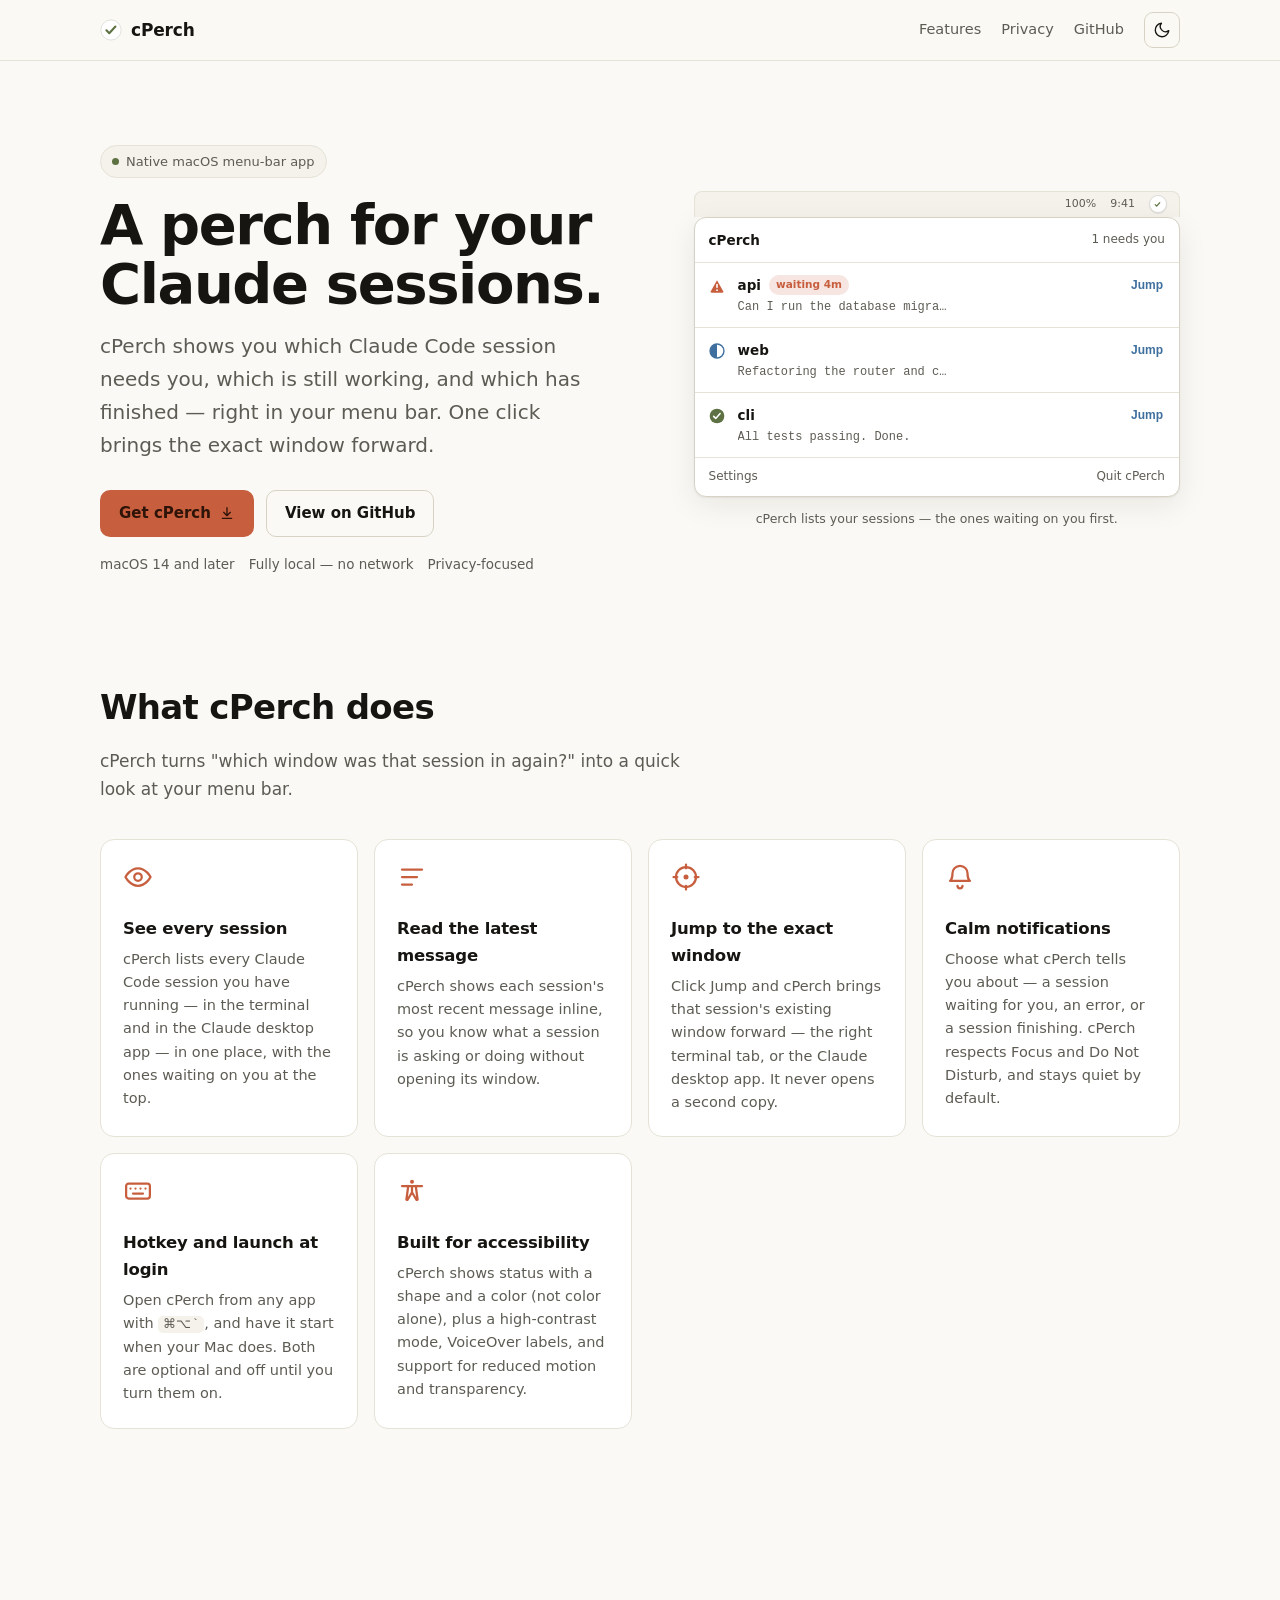
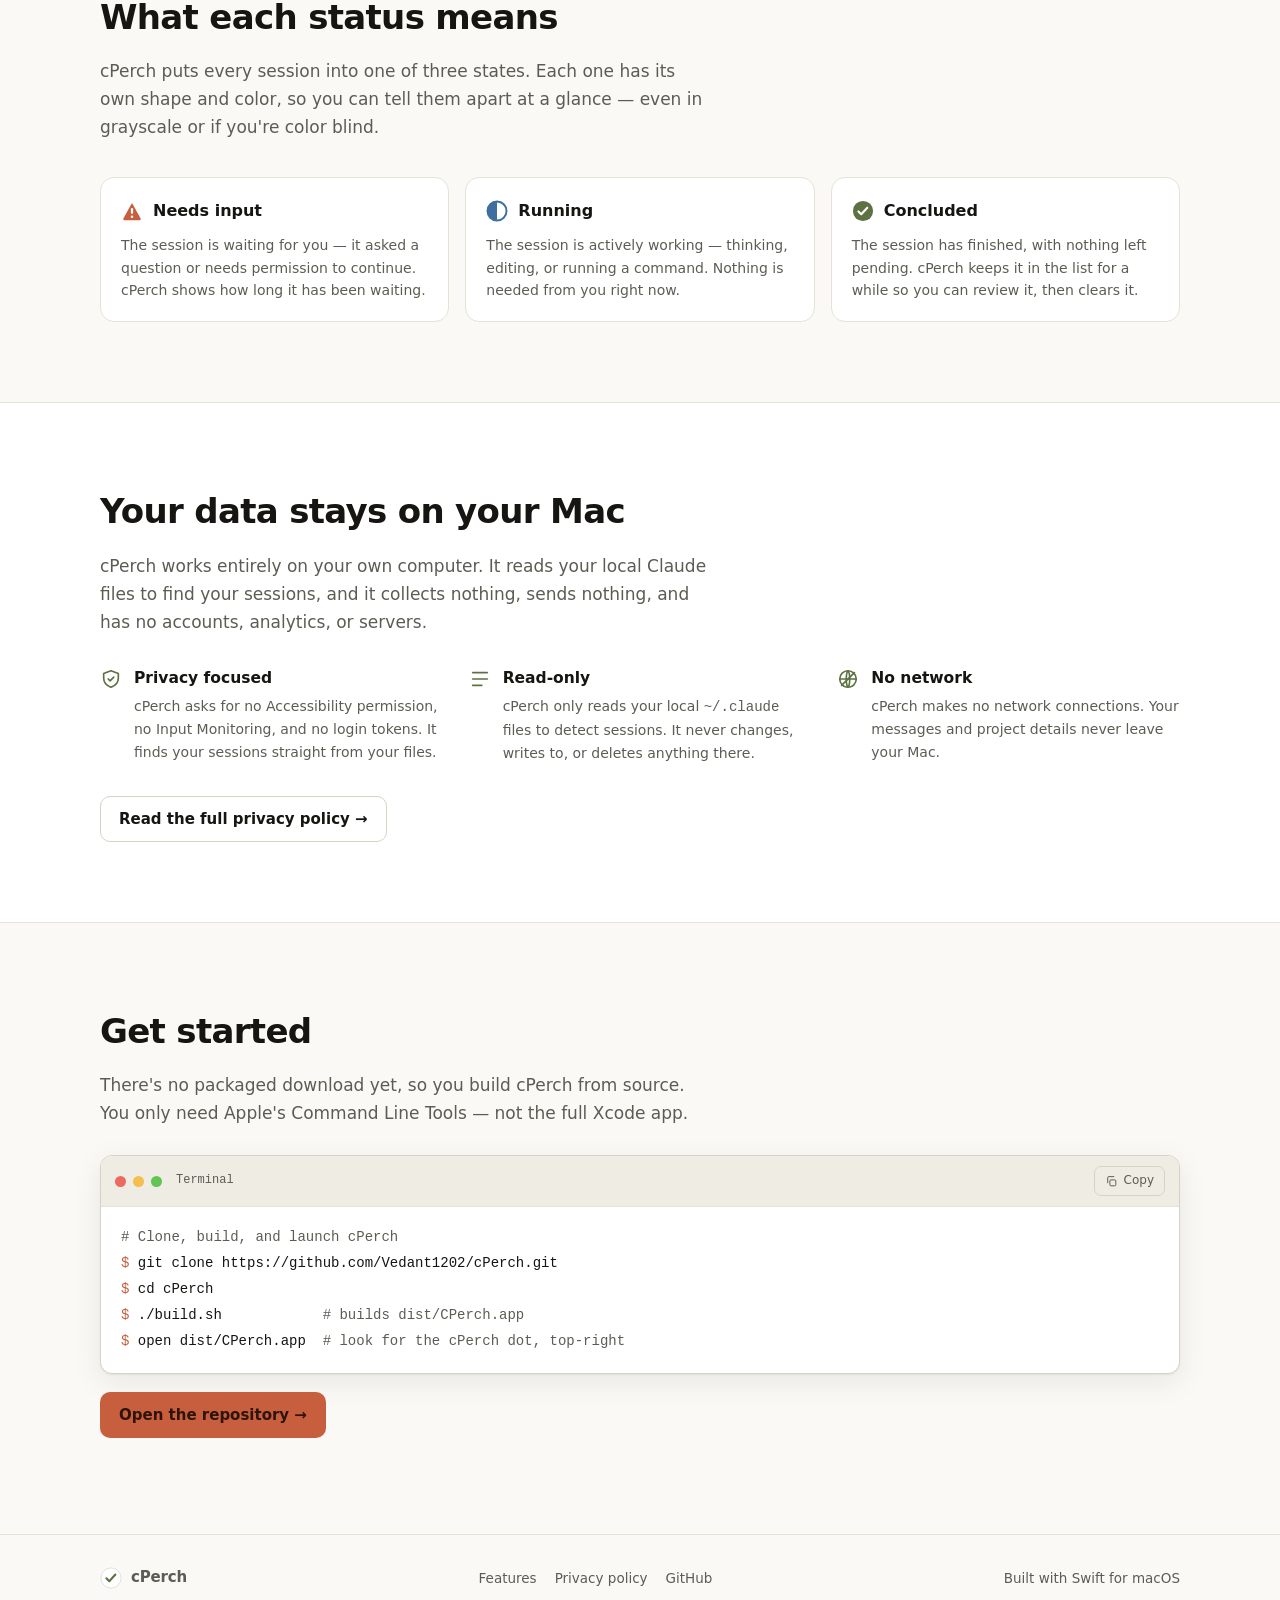
==== site/index.html @ 2c316241 "docs: use "privacy-focused" wording in README + site Per the CLAUDE.md convention, replace the absen" ====
<!doctype html>
<html lang="en">
<head>
<meta charset="utf-8">
<meta name="viewport" content="width=device-width, initial-scale=1">
<meta name="color-scheme" content="light dark">
<script>
  /* Apply a pinned theme before paint to avoid a flash. CSS defaults to the system theme. */
  (function () {
    try {
      var t = localStorage.getItem("cperch-theme");
      if (t === "light" || t === "dark") {
        document.documentElement.setAttribute("data-theme", t);
        var m = document.querySelector('meta[name="color-scheme"]');
        if (m) m.content = t;
      }
    } catch (e) {}
  })();
</script>
<title>cPerch — a perch for your Claude sessions</title>
<meta name="description" content="cPerch is a native macOS menu-bar app that shows your running Claude Code sessions across terminals and the Claude desktop app. Fully local, no network, privacy-focused.">
<meta property="og:type" content="website">
<meta property="og:title" content="cPerch — a perch for your Claude sessions">
<meta property="og:description" content="See which Claude Code session needs you, which is working, and which has finished — at a glance in your menu bar. Fully local and private.">
<meta property="og:url" content="https://vedant1202.github.io/cPerch/">
<link rel="stylesheet" href="styles.css">
<script src="theme.js" defer></script>
</head>
<body>
<a class="skip" href="#main">Skip to content</a>

<header class="site">
  <div class="wrap">
    <a class="brand" href="./">
      <svg class="mark" viewBox="0 0 24 24" fill="none" aria-hidden="true"><circle cx="12" cy="12" r="11" fill="#fff" stroke="rgba(0,0,0,.12)"/><path d="M7 12.4l3.1 3.1 6.7-7.3" stroke="#5d7142" stroke-width="2.3" stroke-linecap="round" stroke-linejoin="round"/></svg>
      cPerch
    </a>
    <nav class="top" aria-label="Primary">
      <a class="hide-sm" href="#features">Features</a>
      <a class="hide-sm" href="#privacy">Privacy</a>
      <a href="https://github.com/Vedant1202/cPerch">GitHub</a>
      <button id="theme-toggle" class="theme-toggle" type="button" aria-label="Switch theme">
        <svg class="i-moon" viewBox="0 0 24 24" fill="none" aria-hidden="true"><path d="M21 12.8A9 9 0 1 1 11.2 3a7 7 0 0 0 9.8 9.8z" stroke="currentColor" stroke-width="1.8" stroke-linejoin="round"/></svg>
        <svg class="i-sun" viewBox="0 0 24 24" fill="none" aria-hidden="true"><circle cx="12" cy="12" r="4.2" stroke="currentColor" stroke-width="1.8"/><path d="M12 2v2.5M12 19.5V22M2 12h2.5M19.5 12H22M4.9 4.9l1.8 1.8M17.3 17.3l1.8 1.8M19.1 4.9l-1.8 1.8M6.7 17.3l-1.8 1.8" stroke="currentColor" stroke-width="1.8" stroke-linecap="round"/></svg>
      </button>
    </nav>
  </div>
</header>

<main id="main">
  <!-- HERO -->
  <section class="hero">
    <div class="wrap grid">
      <div>
        <span class="eyebrow"><span class="dot"></span> Native macOS menu-bar app</span>
        <h1>A perch for your Claude sessions.</h1>
        <p class="lede">cPerch shows you which Claude Code session needs you, which is still working, and which has finished — right in your menu bar. One click brings the exact window forward.</p>
        <div class="cta">
          <a class="btn btn-primary" href="https://github.com/Vedant1202/cPerch#install">
            Get cPerch
            <svg width="16" height="16" viewBox="0 0 24 24" fill="none" aria-hidden="true"><path d="M12 4v12m0 0l-5-5m5 5l5-5M5 20h14" stroke="currentColor" stroke-width="2" stroke-linecap="round" stroke-linejoin="round"/></svg>
          </a>
          <a class="btn btn-ghost" href="https://github.com/Vedant1202/cPerch">View on GitHub</a>
        </div>
        <div class="subnote">
          <span>macOS 14 and later</span>
          <span>Fully local — no network</span>
          <span>Privacy-focused</span>
        </div>
      </div>

      <figure class="mock">
        <div class="menubar" aria-hidden="true">
          <span class="mb-item">100%</span>
          <span class="mb-item">9:41</span>
          <span class="plate" title="cPerch">
            <svg width="11" height="11" viewBox="0 0 24 24" fill="none"><path d="M7 12.4l3.1 3.1 6.7-7.3" stroke="#5d7142" stroke-width="2.6" stroke-linecap="round" stroke-linejoin="round"/></svg>
          </span>
        </div>
        <div class="preview-card" role="img" aria-label="cPerch showing three Claude sessions. The 'api' session needs input and has been waiting four minutes. The 'web' session is running. The 'cli' session has finished. Each has a Jump button.">
          <div class="pc-head"><span class="title">cPerch</span><span class="summary">1 needs you</span></div>

          <div class="row">
            <span class="ind" aria-hidden="true"><svg width="16" height="16" viewBox="0 0 24 24"><path d="M12 3.4L21.3 20a1.5 1.5 0 01-1.3 2.2H4a1.5 1.5 0 01-1.3-2.2z" fill="#c75f3f"/><rect x="10.8" y="8.8" width="2.4" height="6.4" rx="1.2" fill="#fff"/><circle cx="12" cy="18.3" r="1.35" fill="#fff"/></svg></span>
            <div>
              <div class="name">api <span class="wait">waiting 4m</span></div>
              <div class="preview">Can I run the database migration?</div>
            </div>
            <button class="jump" tabindex="-1">Jump</button>
          </div>

          <div class="row">
            <span class="ind" aria-hidden="true"><svg width="16" height="16" viewBox="0 0 24 24"><circle cx="12" cy="12" r="10.4" fill="none" stroke="#3f6f9e" stroke-width="2.1"/><path d="M12 1.6A10.4 10.4 0 0012 22.4z" fill="#3f6f9e"/></svg></span>
            <div>
              <div class="name">web</div>
              <div class="preview">Refactoring the router and call sites…</div>
            </div>
            <button class="jump" tabindex="-1">Jump</button>
          </div>

          <div class="row">
            <span class="ind" aria-hidden="true"><svg width="16" height="16" viewBox="0 0 24 24"><circle cx="12" cy="12" r="11" fill="#5d7142"/><path d="M7 12.5l3.1 3.1 6.6-7.2" fill="none" stroke="#fff" stroke-width="2.3" stroke-linecap="round" stroke-linejoin="round"/></svg></span>
            <div>
              <div class="name">cli</div>
              <div class="preview">All tests passing. Done.</div>
            </div>
            <button class="jump" tabindex="-1">Jump</button>
          </div>

          <div class="pc-foot" aria-hidden="true"><span>Settings</span><span>Quit cPerch</span></div>
        </div>
        <figcaption>cPerch lists your sessions — the ones waiting on you first.</figcaption>
      </figure>
    </div>
  </section>

  <!-- FEATURES -->
  <section id="features">
    <div class="wrap">
      <div class="sec-head">
        <h2>What cPerch does</h2>
        <p>cPerch turns "which window was that session in again?" into a quick look at your menu bar.</p>
      </div>
      <div class="features">
        <article class="card">
          <svg class="ico" viewBox="0 0 24 24" fill="none" aria-hidden="true"><path d="M2 12s3.5-7 10-7 10 7 10 7-3.5 7-10 7-10-7-10-7z" stroke="currentColor" stroke-width="1.8"/><circle cx="12" cy="12" r="3" stroke="currentColor" stroke-width="1.8"/></svg>
          <h3>See every session</h3>
          <p>cPerch lists every Claude Code session you have running — in the terminal and in the Claude desktop app — in one place, with the ones waiting on you at the top.</p>
        </article>
        <article class="card">
          <svg class="ico" viewBox="0 0 24 24" fill="none" aria-hidden="true"><path d="M4 6h16M4 12h12M4 18h8" stroke="currentColor" stroke-width="1.8" stroke-linecap="round"/></svg>
          <h3>Read the latest message</h3>
          <p>cPerch shows each session's most recent message inline, so you know what a session is asking or doing without opening its window.</p>
        </article>
        <article class="card">
          <svg class="ico" viewBox="0 0 24 24" fill="none" aria-hidden="true"><circle cx="12" cy="12" r="8" stroke="currentColor" stroke-width="1.8"/><path d="M12 2v3M12 19v3M2 12h3M19 12h3" stroke="currentColor" stroke-width="1.8" stroke-linecap="round"/><circle cx="12" cy="12" r="2" fill="currentColor"/></svg>
          <h3>Jump to the exact window</h3>
          <p>Click Jump and cPerch brings that session's existing window forward — the right terminal tab, or the Claude desktop app. It never opens a second copy.</p>
        </article>
        <article class="card">
          <svg class="ico" viewBox="0 0 24 24" fill="none" aria-hidden="true"><path d="M6 9a6 6 0 0112 0c0 5 2 6 2 6H4s2-1 2-6z" stroke="currentColor" stroke-width="1.8" stroke-linejoin="round"/><path d="M10 19a2 2 0 004 0" stroke="currentColor" stroke-width="1.8" stroke-linecap="round"/></svg>
          <h3>Calm notifications</h3>
          <p>Choose what cPerch tells you about — a session waiting for you, an error, or a session finishing. cPerch respects Focus and Do Not Disturb, and stays quiet by default.</p>
        </article>
        <article class="card">
          <svg class="ico" viewBox="0 0 24 24" fill="none" aria-hidden="true"><rect x="2.5" y="6" width="19" height="12" rx="2" stroke="currentColor" stroke-width="1.8"/><path d="M6 10h.01M10 10h.01M14 10h.01M18 10h.01M8 14h8" stroke="currentColor" stroke-width="1.8" stroke-linecap="round"/></svg>
          <h3>Hotkey and launch at login</h3>
          <p>Open cPerch from any app with <code>⌘⌥`</code>, and have it start when your Mac does. Both are optional and off until you turn them on.</p>
        </article>
        <article class="card">
          <svg class="ico" viewBox="0 0 24 24" fill="none" aria-hidden="true"><circle cx="12" cy="4.5" r="1.6" fill="currentColor"/><path d="M4 8h16M9 8l-1.5 11M15 8l1.5 11M12 8v5m0 0l-3.5 6m3.5-6l3.5 6" stroke="currentColor" stroke-width="1.8" stroke-linecap="round" stroke-linejoin="round"/></svg>
          <h3>Built for accessibility</h3>
          <p>cPerch shows status with a shape and a color (not color alone), plus a high-contrast mode, VoiceOver labels, and support for reduced motion and transparency.</p>
        </article>
      </div>
    </div>
  </section>

  <!-- STATUS STATES -->
  <section id="states">
    <div class="wrap">
      <div class="sec-head">
        <h2>What each status means</h2>
        <p>cPerch puts every session into one of three states. Each one has its own shape and color, so you can tell them apart at a glance — even in grayscale or if you're color blind.</p>
      </div>
      <div class="states">
        <div class="state">
          <div class="top">
            <svg viewBox="0 0 24 24" aria-hidden="true"><path d="M12 3.4L21.3 20a1.5 1.5 0 01-1.3 2.2H4a1.5 1.5 0 01-1.3-2.2z" fill="#c75f3f"/><rect x="10.8" y="8.8" width="2.4" height="6.4" rx="1.2" fill="#fff"/><circle cx="12" cy="18.3" r="1.35" fill="#fff"/></svg>
            <span class="lt">Needs input</span>
          </div>
          <p>The session is waiting for you — it asked a question or needs permission to continue. cPerch shows how long it has been waiting.</p>
        </div>
        <div class="state">
          <div class="top">
            <svg viewBox="0 0 24 24" aria-hidden="true"><circle cx="12" cy="12" r="10.4" fill="none" stroke="#3f6f9e" stroke-width="2.1"/><path d="M12 1.6A10.4 10.4 0 0012 22.4z" fill="#3f6f9e"/></svg>
            <span class="lt">Running</span>
          </div>
          <p>The session is actively working — thinking, editing, or running a command. Nothing is needed from you right now.</p>
        </div>
        <div class="state">
          <div class="top">
            <svg viewBox="0 0 24 24" aria-hidden="true"><circle cx="12" cy="12" r="11" fill="#5d7142"/><path d="M7 12.5l3.1 3.1 6.6-7.2" fill="none" stroke="#fff" stroke-width="2.3" stroke-linecap="round" stroke-linejoin="round"/></svg>
            <span class="lt">Concluded</span>
          </div>
          <p>The session has finished, with nothing left pending. cPerch keeps it in the list for a while so you can review it, then clears it.</p>
        </div>
      </div>
    </div>
  </section>

  <!-- PRIVACY -->
  <section id="privacy" class="band">
    <div class="wrap">
      <div class="sec-head">
        <h2>Your data stays on your Mac</h2>
        <p>cPerch works entirely on your own computer. It reads your local Claude files to find your sessions, and it collects nothing, sends nothing, and has no accounts, analytics, or servers.</p>
      </div>
      <div class="row2">
        <div class="item"><svg viewBox="0 0 24 24" fill="none" aria-hidden="true"><path d="M12 3l8 3v5c0 5-3.5 8.5-8 10-4.5-1.5-8-5-8-10V6z" stroke="currentColor" stroke-width="1.8" stroke-linejoin="round"/><path d="M9 12l2 2 4-4" stroke="currentColor" stroke-width="1.8" stroke-linecap="round" stroke-linejoin="round"/></svg><div><h3>Privacy focused</h3><p>cPerch asks for no Accessibility permission, no Input Monitoring, and no login tokens. It finds your sessions straight from your files.</p></div></div>
        <div class="item"><svg viewBox="0 0 24 24" fill="none" aria-hidden="true"><path d="M4 5h16M4 12h16M4 19h10" stroke="currentColor" stroke-width="1.8" stroke-linecap="round"/></svg><div><h3>Read-only</h3><p>cPerch only reads your local <code>~/.claude</code> files to detect sessions. It never changes, writes to, or deletes anything there.</p></div></div>
        <div class="item"><svg viewBox="0 0 24 24" fill="none" aria-hidden="true"><circle cx="12" cy="12" r="9" stroke="currentColor" stroke-width="1.8"/><path d="M3 12h18M12 3c2.5 2.7 2.5 15.3 0 18M12 3c-2.5 2.7-2.5 15.3 0 18" stroke="currentColor" stroke-width="1.8"/><path d="M5 19L19 5" stroke="currentColor" stroke-width="1.8" stroke-linecap="round"/></svg><div><h3>No network</h3><p>cPerch makes no network connections. Your messages and project details never leave your Mac.</p></div></div>
      </div>
      <div class="more">
        <a class="btn btn-ghost" href="privacy.html">Read the full privacy policy →</a>
      </div>
    </div>
  </section>

  <!-- GET STARTED -->
  <section id="get-started">
    <div class="wrap">
      <div class="sec-head"><h2>Get started</h2><p>There's no packaged download yet, so you build cPerch from source. You only need Apple's Command Line Tools — not the full Xcode app.</p></div>
      <div class="terminal" style="margin-top:28px">
        <div class="bar">
          <span class="tl" aria-hidden="true"><i class="r"></i><i class="y"></i><i class="g"></i></span>
          <span class="ttl">Terminal</span>
          <button class="copy" type="button" data-copy-target="#install-cmds" aria-label="Copy the commands">
            <svg width="13" height="13" viewBox="0 0 24 24" fill="none" aria-hidden="true"><rect x="9" y="9" width="11" height="11" rx="2" stroke="currentColor" stroke-width="1.8"/><path d="M5 15V5a2 2 0 012-2h10" stroke="currentColor" stroke-width="1.8"/></svg>
            <span class="copy-label">Copy</span>
          </button>
        </div>
        <pre id="install-cmds" data-copy="git clone https://github.com/Vedant1202/cPerch.git
cd cPerch
./build.sh
open dist/CPerch.app"><span class="c"># Clone, build, and launch cPerch</span>
<span class="p">$</span> git clone https://github.com/Vedant1202/cPerch.git
<span class="p">$</span> cd cPerch
<span class="p">$</span> ./build.sh            <span class="c"># builds dist/CPerch.app</span>
<span class="p">$</span> open dist/CPerch.app  <span class="c"># look for the cPerch dot, top-right</span></pre>
      </div>
      <p style="margin-top:18px"><a class="btn btn-primary" href="https://github.com/Vedant1202/cPerch">Open the repository →</a></p>
    </div>
  </section>
</main>

<footer class="site">
  <div class="wrap">
    <a class="brand" href="./" style="font-size:15px"><svg class="mark" width="18" height="18" viewBox="0 0 24 24" fill="none" aria-hidden="true"><circle cx="12" cy="12" r="11" fill="#fff" stroke="rgba(0,0,0,.12)"/><path d="M7 12.4l3.1 3.1 6.7-7.3" stroke="#5d7142" stroke-width="2.3" stroke-linecap="round" stroke-linejoin="round"/></svg> cPerch</a>
    <nav aria-label="Footer">
      <a href="#features">Features</a>
      <a href="privacy.html">Privacy policy</a>
      <a href="https://github.com/Vedant1202/cPerch">GitHub</a>
    </nav>
    <span>Built with Swift for macOS</span>
  </div>
</footer>
</body>
</html>
---- site/styles.css ----
/* cPerch site — shared styles + theme system (used by index.html and privacy.html) */

:root {
  color-scheme: light dark;
  /* Light theme (default) */
  --bg: #faf9f5;
  --surface: #ffffff;
  --surface-2: #f4f2ea;
  --text: #161512;
  --muted: #5d5c54;
  --border: #e5e2d6;
  --border-strong: #d7d3c4;
  --orange: #c75f3f;
  --blue: #3f6f9e;
  --green: #5d7142;
  --accent: #c75f3f;
  --accent-ink: #2e1408;
  --term-bar: #efece3;
  --shadow: 0 1px 2px rgba(20,20,19,.06), 0 8px 30px rgba(20,20,19,.08);
  --radius: 14px;
}

/* Dark theme — applied when the system prefers dark (and the user hasn't pinned a theme),
   or when the user explicitly chooses dark. */
@media (prefers-color-scheme: dark) {
  :root:not([data-theme]) {
    --bg: #161512; --surface: #201e1b; --surface-2: #262320; --text: #f6f4ee; --muted: #a9a79c;
    --border: #322f2a; --border-strong: #423e38;
    --orange: #df8b70; --blue: #77a4d1; --green: #96a581; --accent: #df8b70; --accent-ink: #2a1206;
    --term-bar: #262320;
    --shadow: 0 1px 2px rgba(0,0,0,.3), 0 12px 40px rgba(0,0,0,.45);
    color-scheme: dark;
  }
}
:root[data-theme="dark"] {
  --bg: #161512; --surface: #201e1b; --surface-2: #262320; --text: #f6f4ee; --muted: #a9a79c;
  --border: #322f2a; --border-strong: #423e38;
  --orange: #df8b70; --blue: #77a4d1; --green: #96a581; --accent: #df8b70; --accent-ink: #2a1206;
  --term-bar: #262320;
  --shadow: 0 1px 2px rgba(0,0,0,.3), 0 12px 40px rgba(0,0,0,.45);
  color-scheme: dark;
}
:root[data-theme="light"] { color-scheme: light; }

* { box-sizing: border-box; }
html { scroll-behavior: smooth; }
@media (prefers-reduced-motion: reduce) {
  html { scroll-behavior: auto; }
  * { transition: none !important; animation: none !important; }
}
body {
  margin: 0;
  background: var(--bg);
  color: var(--text);
  font: 16px/1.65 -apple-system, BlinkMacSystemFont, "Inter", "Segoe UI", system-ui, sans-serif;
  -webkit-font-smoothing: antialiased;
}
a { color: inherit; }
.wrap { width: min(1080px, 92vw); margin-inline: auto; }
.narrow { width: min(760px, 92vw); margin-inline: auto; }
.skip { position: absolute; left: -999px; }
.skip:focus { left: 12px; top: 12px; background: var(--surface); padding: 8px 12px; border-radius: 8px; z-index: 10; }

/* Header */
header.site {
  position: sticky; top: 0; z-index: 5;
  backdrop-filter: saturate(140%) blur(10px);
  background: color-mix(in srgb, var(--bg) 82%, transparent);
  border-bottom: 1px solid var(--border);
}
header.site .wrap { display: flex; align-items: center; justify-content: space-between; height: 60px; }
.brand { display: flex; align-items: center; gap: 9px; font-weight: 600; letter-spacing: -.01em; font-size: 17px; text-decoration: none; color: var(--text); }
.brand .mark { width: 22px; height: 22px; }
nav.top { display: flex; align-items: center; gap: 20px; font-size: 14.5px; }
nav.top a { color: var(--muted); text-decoration: none; }
nav.top a:hover { color: var(--text); }
@media (max-width: 640px) { nav.top a.hide-sm { display: none; } }

/* Theme toggle */
.theme-toggle {
  display: inline-grid; place-items: center; width: 36px; height: 36px;
  background: transparent; border: 1px solid var(--border-strong); border-radius: 9px;
  color: var(--text); cursor: pointer; transition: background .15s ease;
}
.theme-toggle:hover { background: var(--surface-2); }
.theme-toggle svg { width: 18px; height: 18px; }
.theme-toggle .i-sun { display: none; }
.theme-toggle .i-moon { display: block; }
@media (prefers-color-scheme: dark) {
  :root:not([data-theme]) .theme-toggle .i-sun { display: block; }
  :root:not([data-theme]) .theme-toggle .i-moon { display: none; }
}
:root[data-theme="dark"] .theme-toggle .i-sun { display: block; }
:root[data-theme="dark"] .theme-toggle .i-moon { display: none; }
:root[data-theme="light"] .theme-toggle .i-moon { display: block; }
:root[data-theme="light"] .theme-toggle .i-sun { display: none; }

/* Buttons */
.btn {
  display: inline-flex; align-items: center; gap: 8px;
  font: inherit; font-size: 15px; font-weight: 550;
  padding: 10px 18px; border-radius: 10px; text-decoration: none; cursor: pointer;
  border: 1px solid transparent; transition: transform .08s ease, background .15s ease, border-color .15s ease;
}
.btn:active { transform: translateY(1px); }
.btn-primary { background: var(--accent); color: var(--accent-ink); }
.btn-primary:hover { background: color-mix(in srgb, var(--accent) 88%, #000); }
.btn-ghost { background: transparent; color: var(--text); border-color: var(--border-strong); }
.btn-ghost:hover { background: var(--surface-2); }

/* Hero */
.hero { padding: clamp(40px, 7vw, 84px) 0 24px; }
.hero .grid { display: grid; grid-template-columns: 1.05fr .95fr; gap: clamp(28px, 5vw, 56px); align-items: center; }
@media (max-width: 860px) { .hero .grid { grid-template-columns: 1fr; } }
.eyebrow { display: inline-flex; align-items: center; gap: 7px; font-size: 13px; color: var(--muted);
  background: var(--surface-2); border: 1px solid var(--border); padding: 5px 11px; border-radius: 999px; }
.eyebrow .dot { width: 7px; height: 7px; border-radius: 50%; background: var(--green); }
h1 { font-size: clamp(34px, 5.2vw, 56px); line-height: 1.05; letter-spacing: -.025em; margin: 18px 0 0; font-weight: 640; }
.lede { font-size: clamp(17px, 2.1vw, 20px); color: var(--muted); margin: 16px 0 0; max-width: 38ch; }
.cta { display: flex; flex-wrap: wrap; gap: 12px; margin-top: 28px; }
.subnote { margin-top: 16px; font-size: 13.5px; color: var(--muted); display: flex; gap: 14px; flex-wrap: wrap; }
.subnote span { display: inline-flex; align-items: center; gap: 6px; }

/* App preview */
figure.mock { margin: 0; }
.menubar { height: 26px; border-radius: 8px 8px 0 0; background: var(--surface-2);
  border: 1px solid var(--border); border-bottom: none;
  display: flex; align-items: center; justify-content: flex-end; gap: 14px; padding: 0 12px; }
.menubar .mb-item { font-size: 11px; color: var(--muted); }
.plate { width: 18px; height: 18px; border-radius: 50%; background: #fff; border: 1px solid rgba(0,0,0,.14);
  display: grid; place-items: center; box-shadow: 0 1px 1px rgba(0,0,0,.08); }
.preview-card { background: var(--surface); border: 1px solid var(--border-strong); border-radius: 12px;
  box-shadow: var(--shadow); overflow: hidden; }
.pc-head { display: flex; align-items: center; justify-content: space-between; padding: 11px 14px; border-bottom: 1px solid var(--border); }
.pc-head .title { font-weight: 600; font-size: 13.5px; }
.pc-head .summary { font-size: 12px; color: var(--muted); }
.row { display: grid; grid-template-columns: 18px 1fr auto; gap: 11px; padding: 11px 14px; align-items: start; }
.row + .row { border-top: 1px solid var(--border); }
.row .ind { margin-top: 2px; }
.row .name { font-weight: 560; font-size: 13.5px; display: flex; align-items: center; gap: 8px; }
.row .wait { font-size: 10.5px; font-weight: 600; color: var(--orange);
  background: color-mix(in srgb, var(--orange) 16%, transparent); padding: 1px 7px; border-radius: 999px; }
.row .preview { font-size: 12px; color: var(--muted); margin-top: 3px;
  font-family: ui-monospace, SFMono-Regular, "JetBrains Mono", Menlo, monospace; line-height: 1.4;
  overflow: hidden; text-overflow: ellipsis; white-space: nowrap; max-width: 30ch; }
.jump { font-size: 12px; font-weight: 600; color: var(--blue); background: none; border: none; cursor: default; padding: 4px 2px; }
.pc-foot { display: flex; align-items: center; justify-content: space-between; padding: 9px 14px; border-top: 1px solid var(--border); color: var(--muted); font-size: 12px; }
figcaption { margin-top: 12px; font-size: 12.5px; color: var(--muted); text-align: center; }

/* Sections */
section { padding: clamp(44px, 7vw, 80px) 0; }
.sec-head { max-width: 60ch; }
.sec-head.center { margin-inline: auto; text-align: center; }
h2 { font-size: clamp(24px, 3.4vw, 34px); letter-spacing: -.02em; margin: 0; font-weight: 620; }
.sec-head p { color: var(--muted); margin: 12px 0 0; font-size: 17px; }

.features { display: grid; grid-template-columns: repeat(auto-fit, minmax(248px, 1fr)); gap: 16px; margin-top: 36px; }
.card { background: var(--surface); border: 1px solid var(--border); border-radius: var(--radius); padding: 22px; }
.card .ico { width: 30px; height: 30px; color: var(--accent); }
.card h3 { margin: 14px 0 6px; font-size: 16.5px; font-weight: 600; letter-spacing: -.01em; }
.card p { margin: 0; color: var(--muted); font-size: 14.5px; line-height: 1.6; }
.card code { font-family: ui-monospace, SFMono-Regular, "JetBrains Mono", Menlo, monospace; font-size: .9em;
  background: var(--surface-2); padding: 1px 5px; border-radius: 5px; }

/* Status states */
.states { display: grid; grid-template-columns: repeat(auto-fit, minmax(220px, 1fr)); gap: 16px; margin-top: 36px; }
.state { background: var(--surface); border: 1px solid var(--border); border-radius: var(--radius); padding: 20px; }
.state .top { display: flex; align-items: center; gap: 10px; }
.state .top svg { width: 22px; height: 22px; }
.state .lt { font-weight: 600; font-size: 16px; }
.state p { margin: 10px 0 0; color: var(--muted); font-size: 14px; line-height: 1.6; }

/* Privacy band */
.band { background: var(--surface); border-top: 1px solid var(--border); border-bottom: 1px solid var(--border); }
.band .row2 { display: grid; grid-template-columns: repeat(auto-fit, minmax(220px, 1fr)); gap: 26px; margin-top: 30px; }
.band .item { display: flex; gap: 12px; }
.band .item svg { width: 22px; height: 22px; color: var(--green); flex: none; margin-top: 2px; }
.band .item h3 { margin: 0 0 4px; font-size: 15.5px; font-weight: 600; }
.band .item p { margin: 0; color: var(--muted); font-size: 14px; }
.band .more { margin-top: 30px; }

/* Terminal command block */
.terminal { background: var(--surface); border: 1px solid var(--border-strong); border-radius: 12px; overflow: hidden; box-shadow: var(--shadow); }
.terminal .bar { display: flex; align-items: center; gap: 8px; padding: 10px 14px; background: var(--term-bar); border-bottom: 1px solid var(--border); }
.terminal .bar .tl { display: flex; gap: 7px; }
.terminal .bar .tl i { width: 11px; height: 11px; border-radius: 50%; display: block; }
.terminal .bar .tl .r { background: #ec6a5e; } .terminal .bar .tl .y { background: #f4bf4f; } .terminal .bar .tl .g { background: #61c554; }
.terminal .bar .ttl { margin-left: 6px; font-size: 12px; color: var(--muted); font-family: ui-monospace, SFMono-Regular, Menlo, monospace; }
.terminal .copy { margin-left: auto; font: inherit; font-size: 12px; color: var(--muted); background: transparent; border: 1px solid var(--border-strong); border-radius: 7px; padding: 4px 10px; cursor: pointer; display: inline-flex; align-items: center; gap: 6px; }
.terminal .copy:hover { background: var(--surface-2); color: var(--text); }
.terminal pre { margin: 0; padding: 18px 20px; overflow-x: auto; background: transparent; border: none;
  font-family: ui-monospace, SFMono-Regular, "JetBrains Mono", Menlo, monospace; font-size: 14px; line-height: 1.85; }
.terminal pre .c { color: var(--muted); }
.terminal pre .p { color: var(--accent); user-select: none; }

/* Footer */
footer.site { border-top: 1px solid var(--border); padding: 30px 0; color: var(--muted); font-size: 13.5px; }
footer.site .wrap { display: flex; flex-wrap: wrap; gap: 12px 22px; justify-content: space-between; align-items: center; }
footer.site nav { display: flex; gap: 18px; }
footer.site a { color: var(--muted); text-decoration: none; }
footer.site a:hover { color: var(--text); }

/* Prose (privacy page) */
.prose { padding: clamp(36px, 6vw, 64px) 0 16px; }
.prose h1 { font-size: clamp(30px, 4.5vw, 42px); }
.prose .updated { color: var(--muted); font-size: 14px; margin-top: 8px; }
.prose h2 { font-size: 20px; margin: 40px 0 0; }
.prose p, .prose li { color: var(--text); font-size: 16px; line-height: 1.75; }
.prose p { margin: 12px 0 0; }
.prose ul { margin: 12px 0 0; padding-left: 22px; }
.prose li { margin: 6px 0; }
.prose strong { font-weight: 600; }
.prose code { font-family: ui-monospace, SFMono-Regular, "JetBrains Mono", Menlo, monospace; font-size: .92em; background: var(--surface-2); padding: 1px 5px; border-radius: 5px; }
.prose .tldr { background: var(--surface); border: 1px solid var(--border-strong); border-radius: var(--radius); padding: 18px 22px; margin-top: 24px; }
.prose .tldr p { margin: 0; }
.backlink { display: inline-flex; align-items: center; gap: 7px; color: var(--muted); text-decoration: none; font-size: 14px; }
.backlink:hover { color: var(--text); }

:where(a, button):focus-visible { outline: 2px solid var(--accent); outline-offset: 2px; border-radius: 6px; }
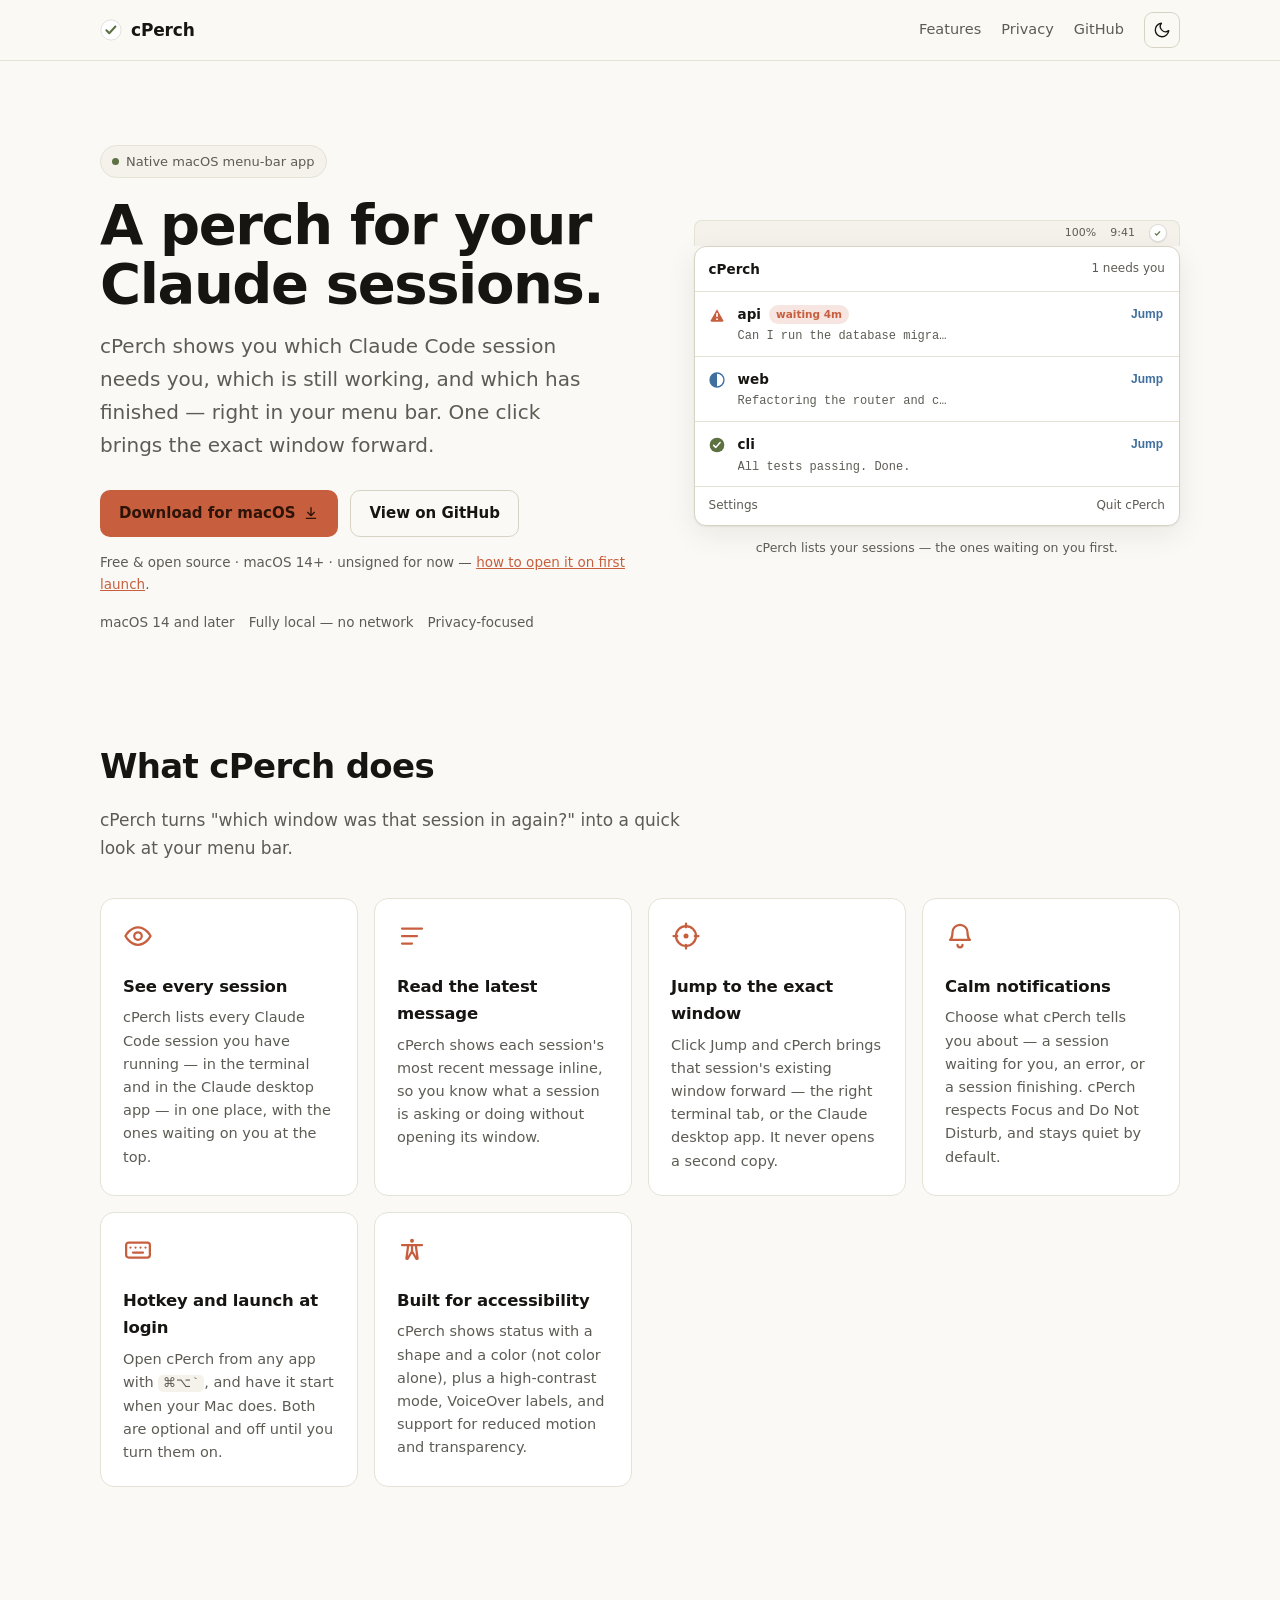
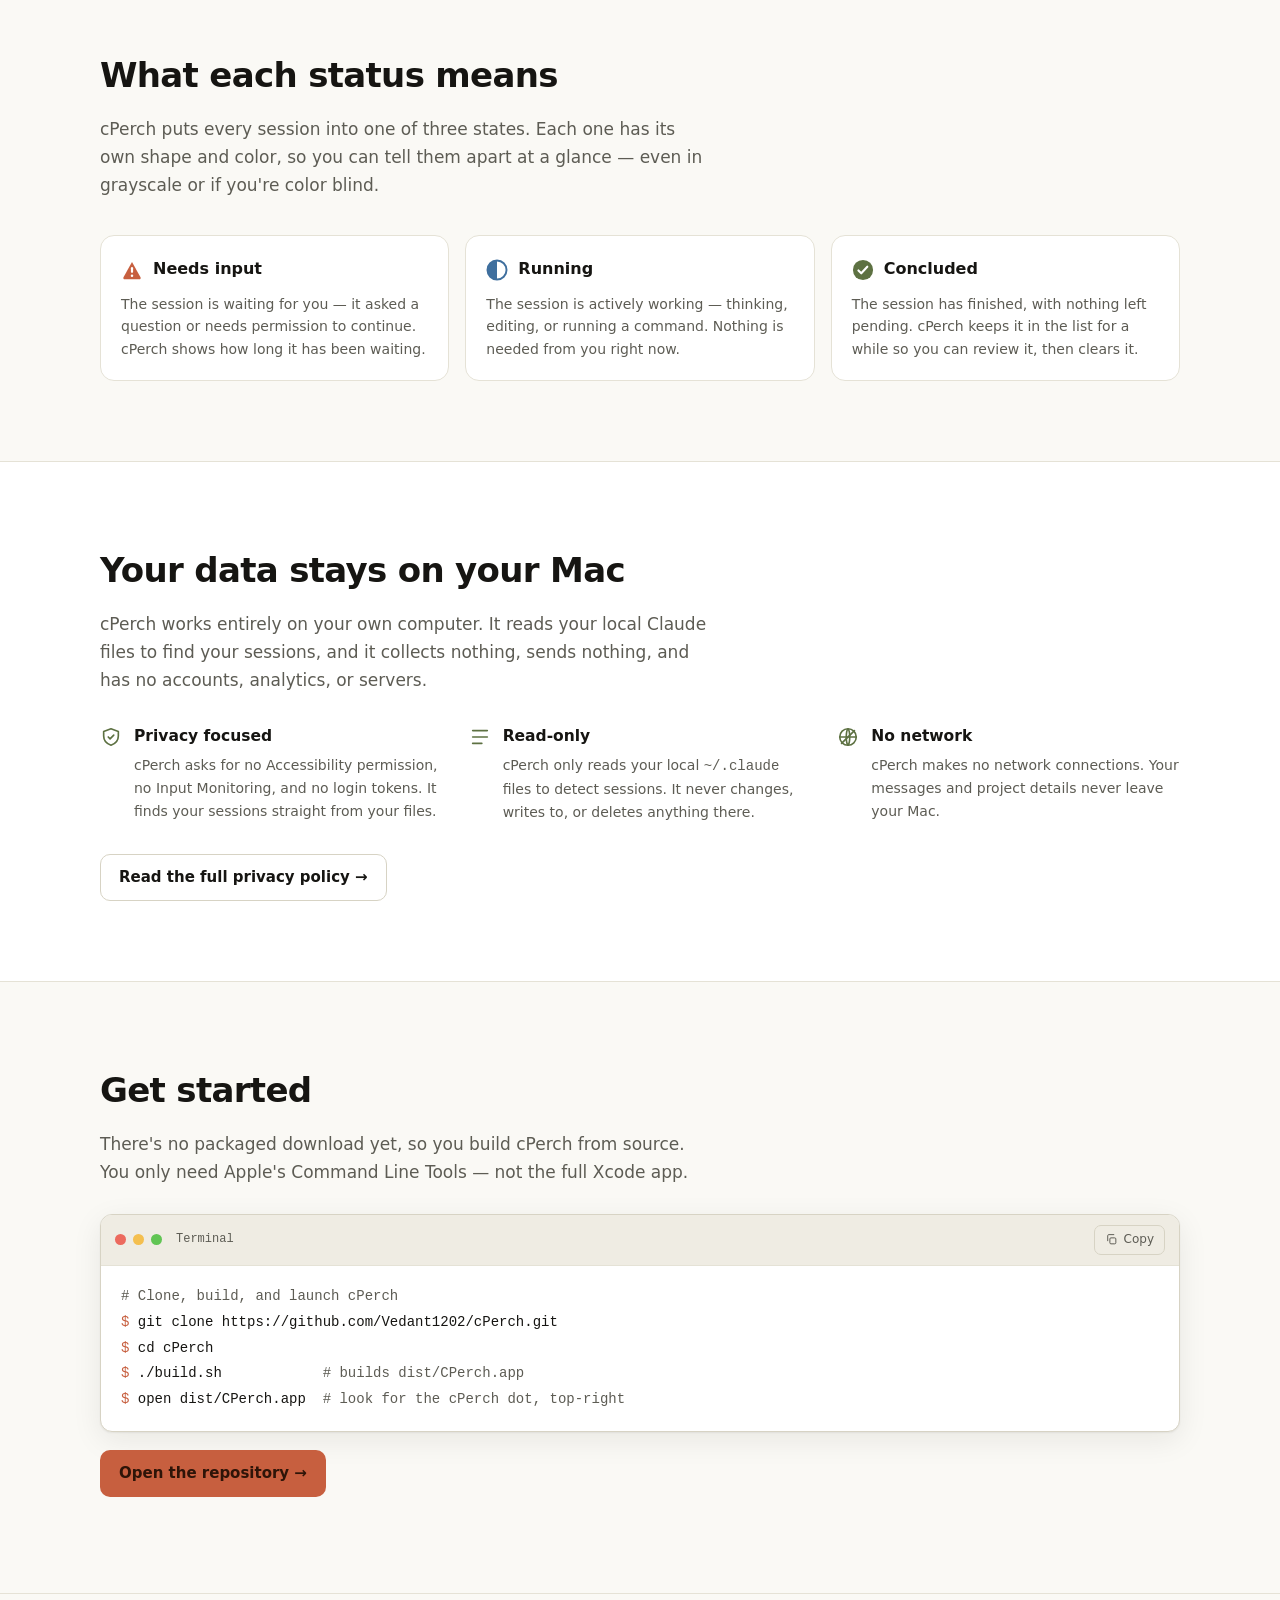
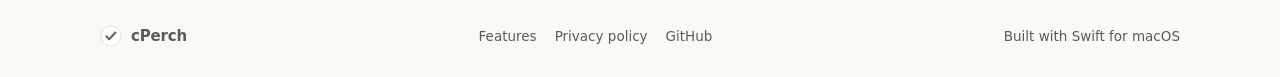
==== commit bd338ac0: "site: direct "Download for macOS" button -> stable release permalink Hero CTA now links straight to " ====
--- a/site/index.html
+++ b/site/index.html
@@ -56,12 +56,13 @@
         <h1>A perch for your Claude sessions.</h1>
         <p class="lede">cPerch shows you which Claude Code session needs you, which is still working, and which has finished — right in your menu bar. One click brings the exact window forward.</p>
         <div class="cta">
-          <a class="btn btn-primary" href="https://github.com/Vedant1202/cPerch#install">
-            Get cPerch
+          <a class="btn btn-primary" href="https://github.com/Vedant1202/cPerch/releases/latest/download/cPerch-macos.dmg">
+            Download for macOS
             <svg width="16" height="16" viewBox="0 0 24 24" fill="none" aria-hidden="true"><path d="M12 4v12m0 0l-5-5m5 5l5-5M5 20h14" stroke="currentColor" stroke-width="2" stroke-linecap="round" stroke-linejoin="round"/></svg>
           </a>
           <a class="btn btn-ghost" href="https://github.com/Vedant1202/cPerch">View on GitHub</a>
         </div>
+        <p style="margin-top:14px;font-size:13.5px;color:var(--muted)">Free &amp; open source · macOS 14+ · unsigned for now — <a href="https://github.com/Vedant1202/cPerch#install" style="color:var(--accent)">how to open it on first launch</a>.</p>
         <div class="subnote">
           <span>macOS 14 and later</span>
           <span>Fully local — no network</span>
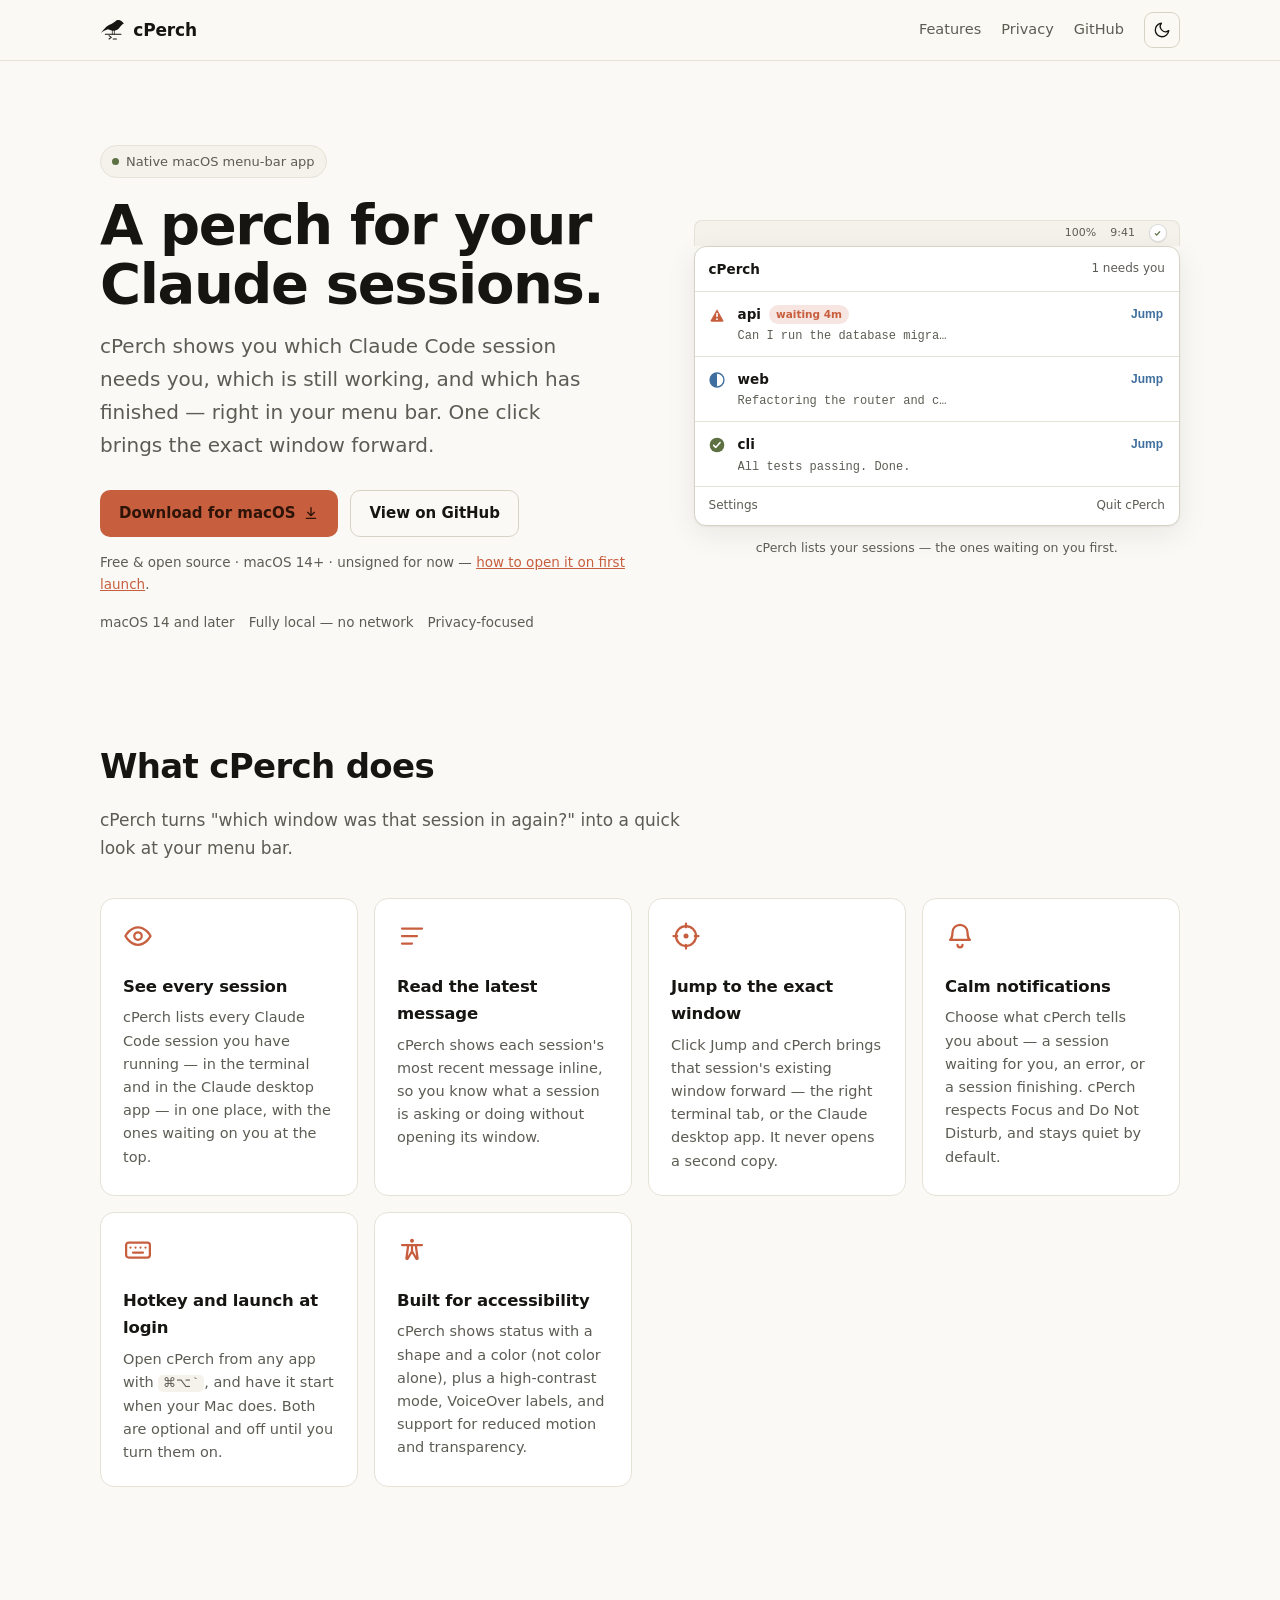
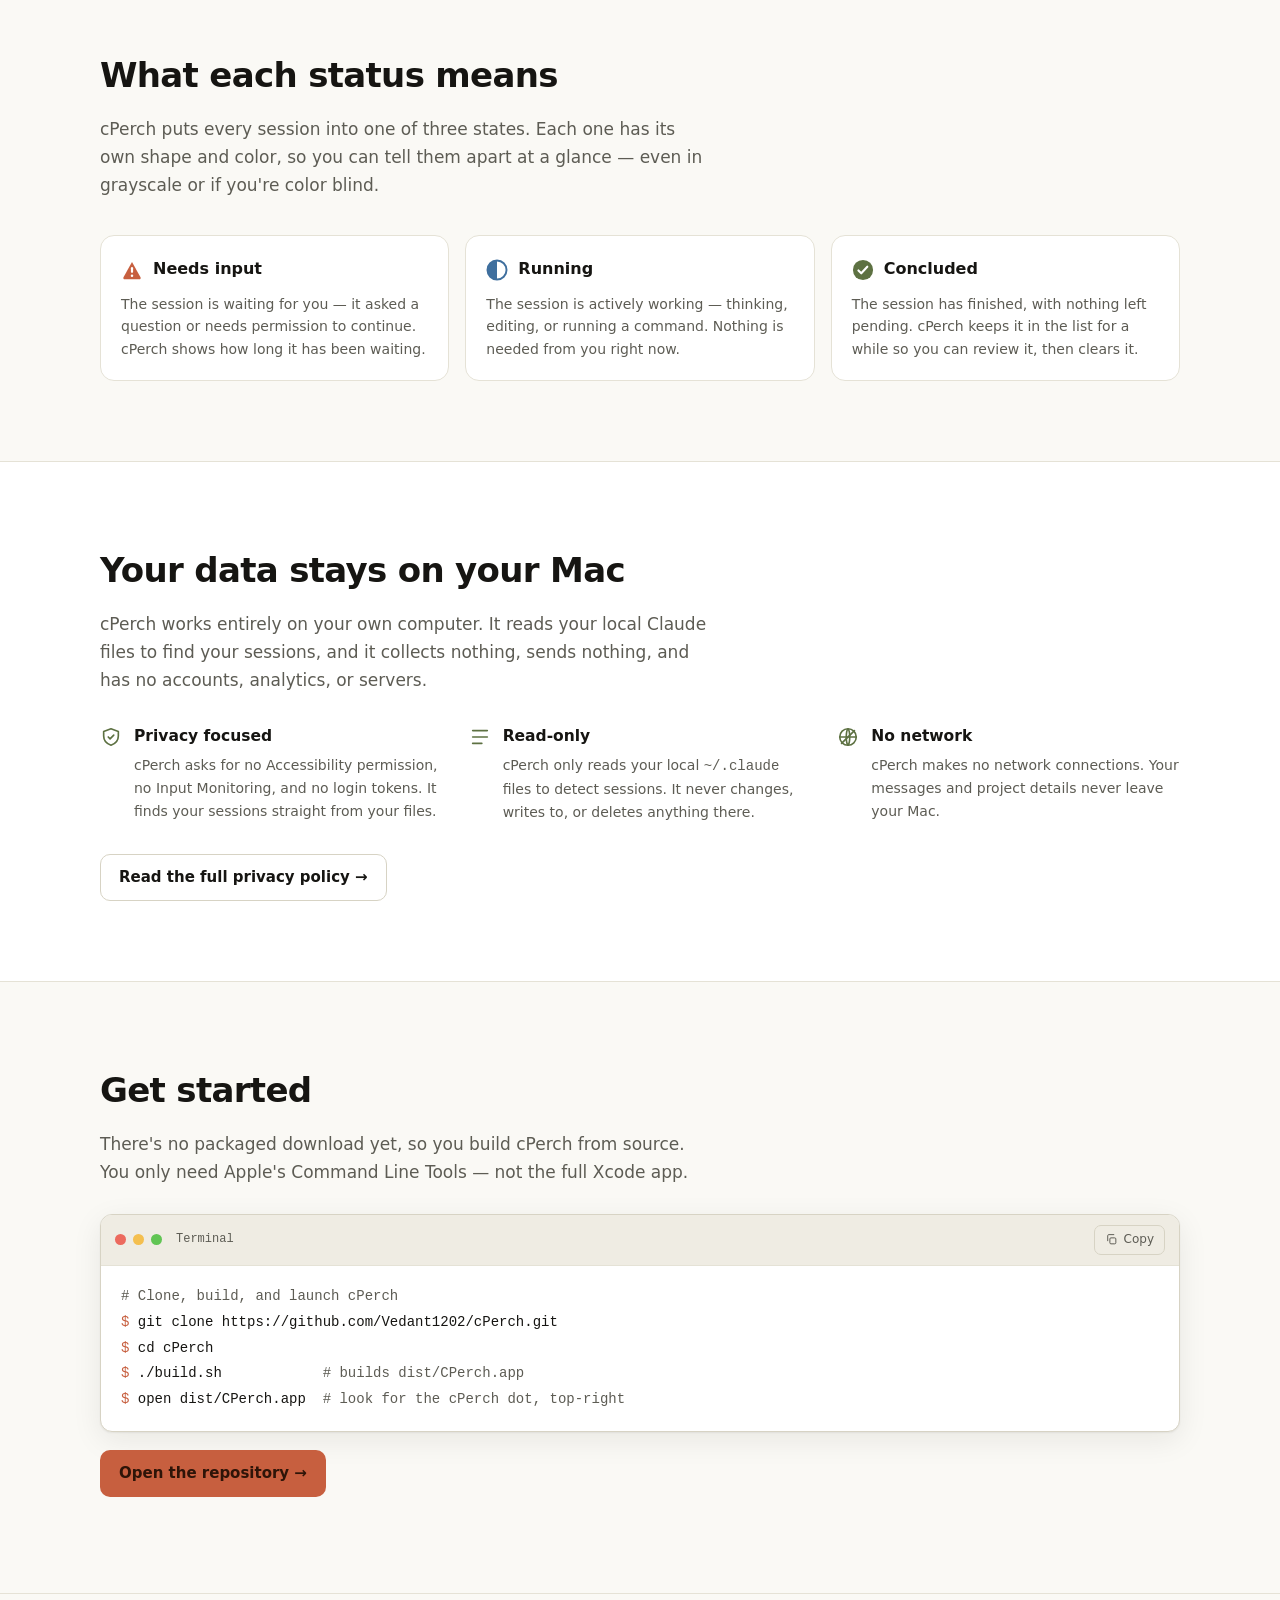
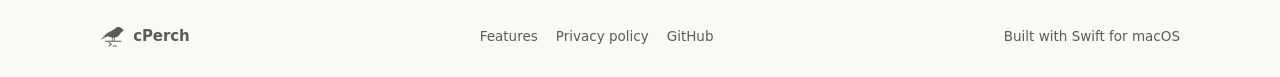
==== commit 259ab6a7: "Add cPerch brand identity (bird-on-prompt mark) across app, site, and docs Brand assets (assets/bran" ====
--- a/site/index.html
+++ b/site/index.html
@@ -3,6 +3,7 @@
 <head>
 <meta charset="utf-8">
 <meta name="viewport" content="width=device-width, initial-scale=1">
+<meta name="google-site-verification" content="-fADpcjvlJCD_9mGfyImQZ5NOCYMqpsCr8Ta8YZmjvY">
 <meta name="color-scheme" content="light dark">
 <script>
   /* Apply a pinned theme before paint to avoid a flash. CSS defaults to the system theme. */
@@ -23,8 +24,37 @@
 <meta property="og:title" content="cPerch — a perch for your Claude sessions">
 <meta property="og:description" content="See which Claude Code session needs you, which is working, and which has finished — at a glance in your menu bar. Fully local and private.">
 <meta property="og:url" content="https://vedant1202.github.io/cPerch/">
+<meta property="og:site_name" content="cPerch">
+<meta property="og:locale" content="en_US">
+<meta property="og:image" content="https://vedant1202.github.io/cPerch/og-image.png">
+<meta property="og:image:width" content="1200">
+<meta property="og:image:height" content="630">
+<meta property="og:image:alt" content="cPerch — a perch for your Claude sessions">
+<meta name="twitter:card" content="summary_large_image">
+<meta name="twitter:title" content="cPerch — a perch for your Claude sessions">
+<meta name="twitter:description" content="See which Claude Code session needs you, which is working, and which has finished — at a glance in your menu bar.">
+<meta name="twitter:image" content="https://vedant1202.github.io/cPerch/og-image.png">
+<link rel="canonical" href="https://vedant1202.github.io/cPerch/">
+<link rel="icon" href="favicon.svg" type="image/svg+xml">
+<meta name="theme-color" media="(prefers-color-scheme: light)" content="#faf9f5">
+<meta name="theme-color" media="(prefers-color-scheme: dark)" content="#161512">
 <link rel="stylesheet" href="styles.css">
 <script src="theme.js" defer></script>
+<script type="application/ld+json">
+{
+  "@context": "https://schema.org",
+  "@type": "SoftwareApplication",
+  "name": "cPerch",
+  "applicationCategory": "DeveloperApplication",
+  "operatingSystem": "macOS 14.0+",
+  "description": "A native macOS menu-bar app that shows your running Claude Code sessions across terminals and the Claude desktop app, with one-click jump to the existing window.",
+  "url": "https://vedant1202.github.io/cPerch/",
+  "downloadUrl": "https://github.com/Vedant1202/cPerch/releases/latest",
+  "softwareVersion": "0.6.0",
+  "license": "https://opensource.org/licenses/MIT",
+  "offers": { "@type": "Offer", "price": "0", "priceCurrency": "USD" }
+}
+</script>
 </head>
 <body>
 <a class="skip" href="#main">Skip to content</a>
@@ -32,7 +62,7 @@
 <header class="site">
   <div class="wrap">
     <a class="brand" href="./">
-      <svg class="mark" viewBox="0 0 24 24" fill="none" aria-hidden="true"><circle cx="12" cy="12" r="11" fill="#fff" stroke="rgba(0,0,0,.12)"/><path d="M7 12.4l3.1 3.1 6.7-7.3" stroke="#5d7142" stroke-width="2.3" stroke-linecap="round" stroke-linejoin="round"/></svg>
+      <svg class="mark" viewBox="2 12 118 102" fill="none" aria-hidden="true"><path d="M118,34 C112,26 106,20 98,18 C90,16 82,18 76,24 C66,32 56,36 48,40 C44,42 40,44 36,47 C28,55 16,66 6,80 C16,72 28,66 40,62 C52,66 60,70 70,69 C84,68 94,60 100,50 C104,44 108,40 118,34 Z" fill="currentColor"/><line x1="62" y1="66" x2="62" y2="86" stroke="currentColor" stroke-width="3.4" stroke-linecap="round"/><line x1="72" y1="66" x2="72" y2="86" stroke="currentColor" stroke-width="3.4" stroke-linecap="round"/><line x1="28" y1="86" x2="104" y2="86" stroke="currentColor" stroke-width="5" stroke-linecap="round"/><polyline points="46,93 57,101 46,109" stroke="currentColor" stroke-width="5" stroke-linecap="round" stroke-linejoin="round"/><line x1="66" y1="109" x2="82" y2="109" stroke="currentColor" stroke-width="5" stroke-linecap="round"/></svg>
       cPerch
     </a>
     <nav class="top" aria-label="Primary">
@@ -237,7 +267,7 @@
 
 <footer class="site">
   <div class="wrap">
-    <a class="brand" href="./" style="font-size:15px"><svg class="mark" width="18" height="18" viewBox="0 0 24 24" fill="none" aria-hidden="true"><circle cx="12" cy="12" r="11" fill="#fff" stroke="rgba(0,0,0,.12)"/><path d="M7 12.4l3.1 3.1 6.7-7.3" stroke="#5d7142" stroke-width="2.3" stroke-linecap="round" stroke-linejoin="round"/></svg> cPerch</a>
+    <a class="brand" href="./" style="font-size:15px"><svg class="mark" viewBox="2 12 118 102" fill="none" aria-hidden="true"><path d="M118,34 C112,26 106,20 98,18 C90,16 82,18 76,24 C66,32 56,36 48,40 C44,42 40,44 36,47 C28,55 16,66 6,80 C16,72 28,66 40,62 C52,66 60,70 70,69 C84,68 94,60 100,50 C104,44 108,40 118,34 Z" fill="currentColor"/><line x1="62" y1="66" x2="62" y2="86" stroke="currentColor" stroke-width="3.4" stroke-linecap="round"/><line x1="72" y1="66" x2="72" y2="86" stroke="currentColor" stroke-width="3.4" stroke-linecap="round"/><line x1="28" y1="86" x2="104" y2="86" stroke="currentColor" stroke-width="5" stroke-linecap="round"/><polyline points="46,93 57,101 46,109" stroke="currentColor" stroke-width="5" stroke-linecap="round" stroke-linejoin="round"/><line x1="66" y1="109" x2="82" y2="109" stroke="currentColor" stroke-width="5" stroke-linecap="round"/></svg> cPerch</a>
     <nav aria-label="Footer">
       <a href="#features">Features</a>
       <a href="privacy.html">Privacy policy</a>
--- a/site/styles.css
+++ b/site/styles.css
@@ -43,7 +43,7 @@
 :root[data-theme="light"] { color-scheme: light; }
 
 * { box-sizing: border-box; }
-html { scroll-behavior: smooth; }
+html { scroll-behavior: smooth; -webkit-text-size-adjust: 100%; text-size-adjust: 100%; }
 @media (prefers-reduced-motion: reduce) {
   html { scroll-behavior: auto; }
   * { transition: none !important; animation: none !important; }
@@ -70,7 +70,7 @@
 }
 header.site .wrap { display: flex; align-items: center; justify-content: space-between; height: 60px; }
 .brand { display: flex; align-items: center; gap: 9px; font-weight: 600; letter-spacing: -.01em; font-size: 17px; text-decoration: none; color: var(--text); }
-.brand .mark { width: 22px; height: 22px; }
+.brand .mark { width: auto; height: 21px; }
 nav.top { display: flex; align-items: center; gap: 20px; font-size: 14.5px; }
 nav.top a { color: var(--muted); text-decoration: none; }
 nav.top a:hover { color: var(--text); }
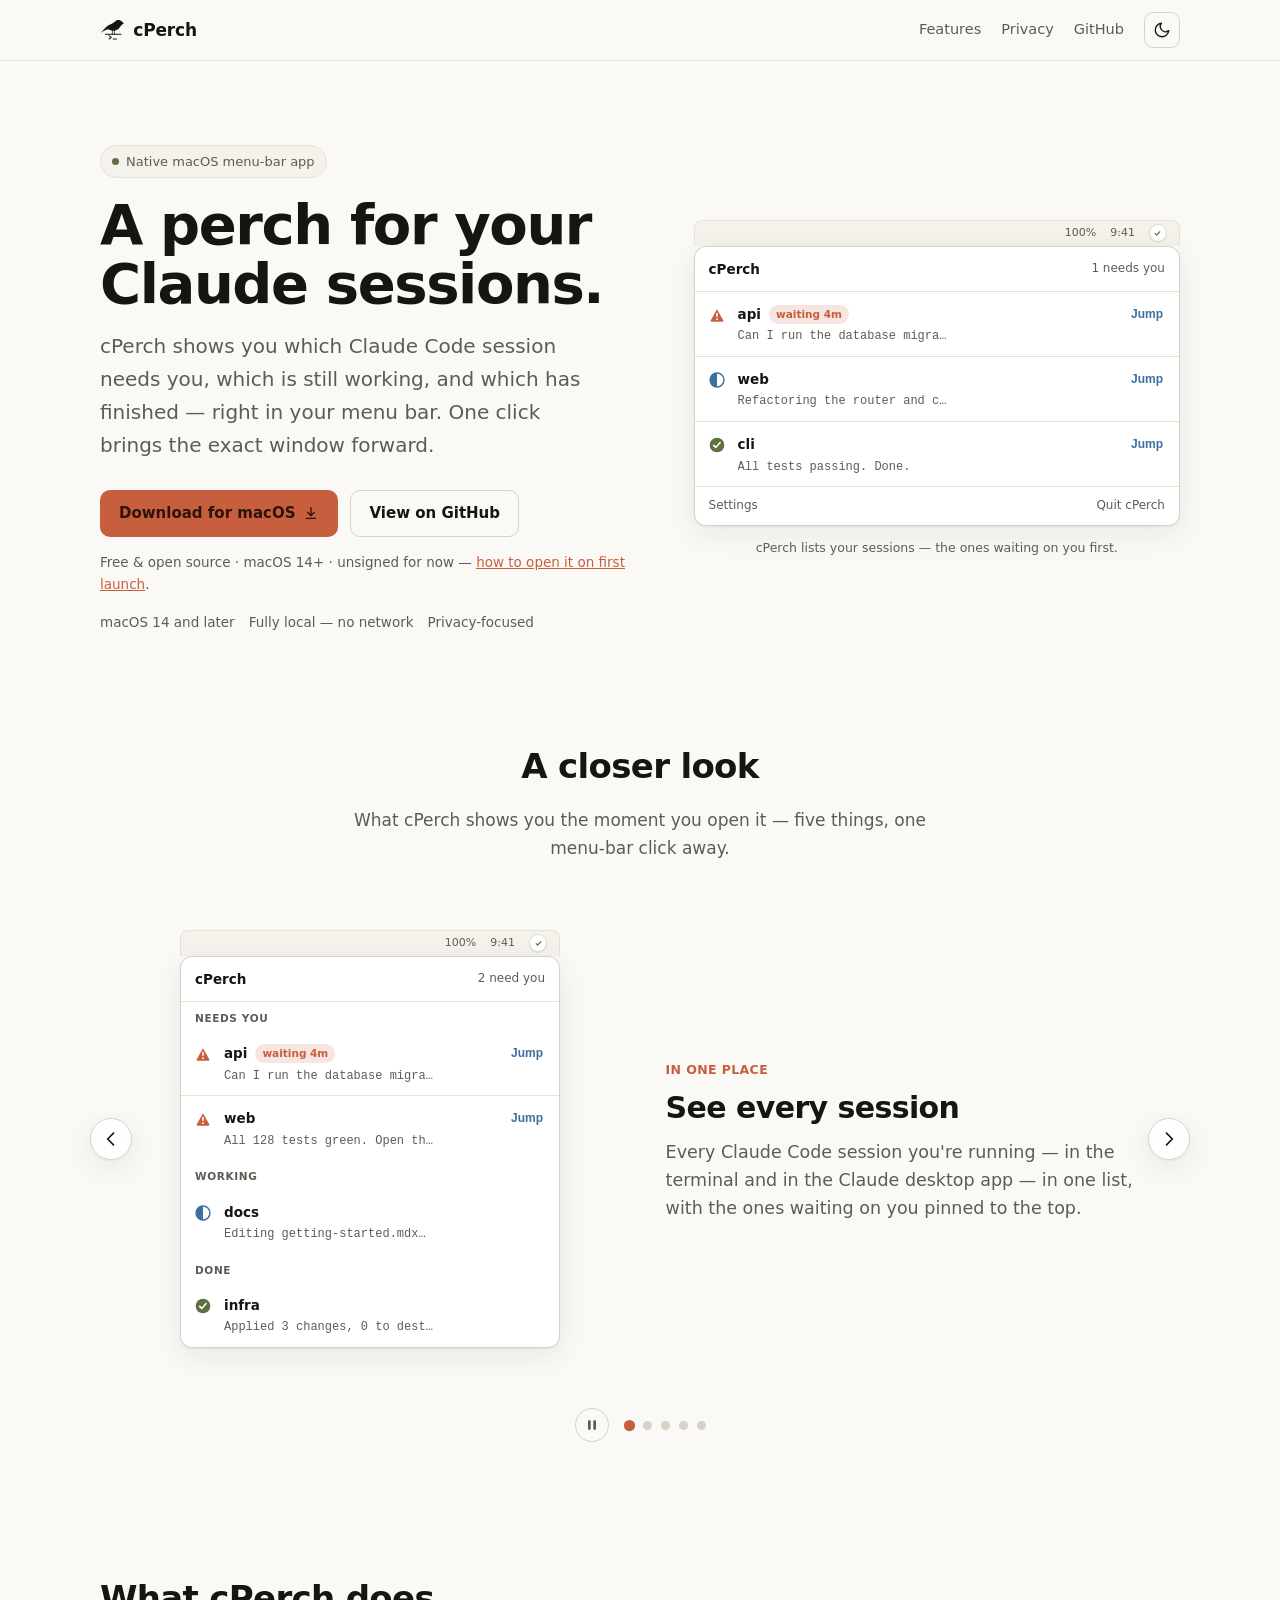
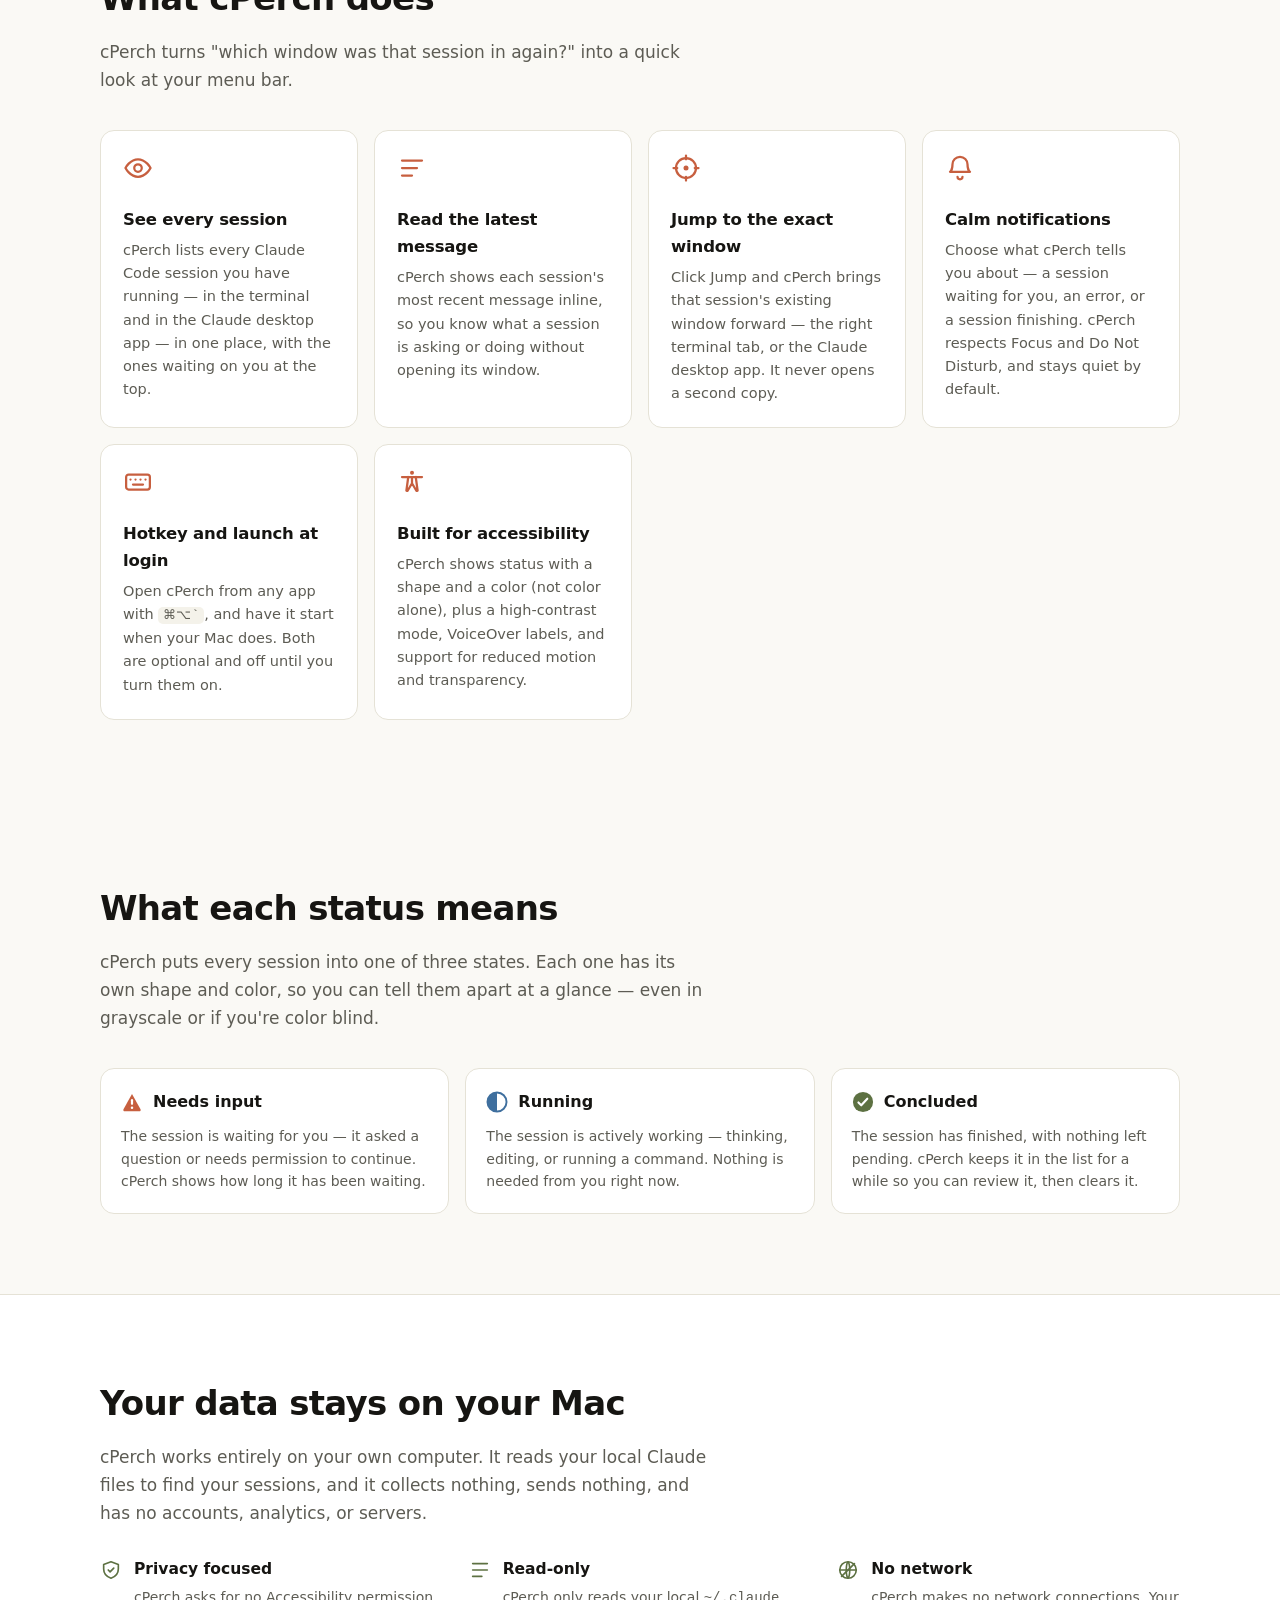
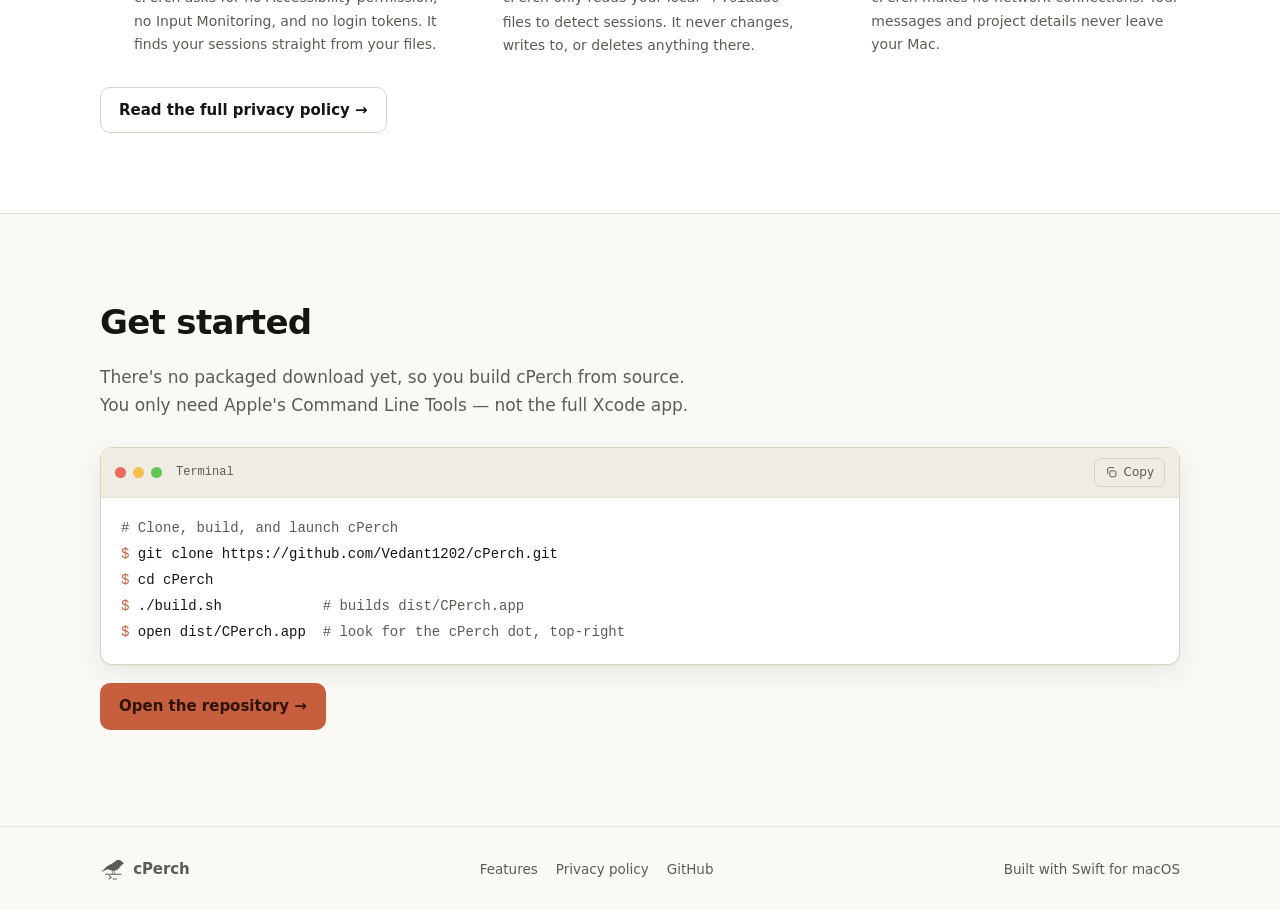
==== commit 3d76b325: "feat(site): add a feature showcase carousel to the landing page Add an Apple-style "A closer look" s" ====
--- a/site/index.html
+++ b/site/index.html
@@ -40,6 +40,7 @@
 <meta name="theme-color" media="(prefers-color-scheme: dark)" content="#161512">
 <link rel="stylesheet" href="styles.css">
 <script src="theme.js" defer></script>
+<script src="showcase.js" defer></script>
 <script type="application/ld+json">
 {
   "@context": "https://schema.org",
@@ -50,7 +51,7 @@
   "description": "A native macOS menu-bar app that shows your running Claude Code sessions across terminals and the Claude desktop app, with one-click jump to the existing window.",
   "url": "https://vedant1202.github.io/cPerch/",
   "downloadUrl": "https://github.com/Vedant1202/cPerch/releases/latest",
-  "softwareVersion": "0.6.0",
+  "softwareVersion": "0.7.0",
   "license": "https://opensource.org/licenses/MIT",
   "offers": { "@type": "Offer", "price": "0", "priceCurrency": "USD" }
 }
@@ -86,7 +87,7 @@
         <h1>A perch for your Claude sessions.</h1>
         <p class="lede">cPerch shows you which Claude Code session needs you, which is still working, and which has finished — right in your menu bar. One click brings the exact window forward.</p>
         <div class="cta">
-          <a class="btn btn-primary" href="https://github.com/Vedant1202/cPerch/releases/latest/download/cPerch-macos.dmg">
+          <a class="btn btn-primary" href="https://github.com/Vedant1202/cPerch/releases/latest">
             Download for macOS
             <svg width="16" height="16" viewBox="0 0 24 24" fill="none" aria-hidden="true"><path d="M12 4v12m0 0l-5-5m5 5l5-5M5 20h14" stroke="currentColor" stroke-width="2" stroke-linecap="round" stroke-linejoin="round"/></svg>
           </a>
@@ -142,6 +143,172 @@
         </div>
         <figcaption>cPerch lists your sessions — the ones waiting on you first.</figcaption>
       </figure>
+    </div>
+  </section>
+
+  <!-- SHOWCASE (feature carousel) -->
+  <section id="showcase" class="showcase">
+    <div class="wrap">
+      <div class="sec-head center">
+        <h2>A closer look</h2>
+        <p>What cPerch shows you the moment you open it — five things, one menu&#8209;bar click away.</p>
+      </div>
+    </div>
+
+    <div class="carousel" aria-roledescription="carousel" aria-label="cPerch feature tour">
+      <div class="wrap car-wrap">
+        <button class="car-arrow prev" type="button" aria-label="Previous feature" aria-controls="sc-track">
+          <svg viewBox="0 0 24 24" fill="none" aria-hidden="true"><path d="M15 5l-7 7 7 7" stroke="currentColor" stroke-width="2" stroke-linecap="round" stroke-linejoin="round"/></svg>
+        </button>
+
+        <div class="track" id="sc-track" tabindex="0" aria-label="Features, use arrow keys to browse">
+
+          <!-- 1 -->
+          <article class="slide" role="group" aria-roledescription="slide" aria-label="1 of 5: See every session">
+            <div class="slide-visual">
+              <figure class="mock">
+                <div class="menubar" aria-hidden="true"><span class="mb-item">100%</span><span class="mb-item">9:41</span><span class="plate"><svg width="11" height="11" viewBox="0 0 24 24" fill="none"><path d="M7 12.4l3.1 3.1 6.7-7.3" stroke="#5d7142" stroke-width="2.6" stroke-linecap="round" stroke-linejoin="round"/></svg></span></div>
+                <div class="preview-card">
+                  <div class="pc-head"><span class="title">cPerch</span><span class="summary">2 need you</span></div>
+                  <div class="grp">Needs you</div>
+                  <div class="row">
+                    <span class="ind"><svg width="16" height="16" viewBox="0 0 24 24"><path d="M12 3.4L21.3 20a1.5 1.5 0 01-1.3 2.2H4a1.5 1.5 0 01-1.3-2.2z" fill="#c75f3f"/><rect x="10.8" y="8.8" width="2.4" height="6.4" rx="1.2" fill="#fff"/><circle cx="12" cy="18.3" r="1.35" fill="#fff"/></svg></span>
+                    <div><div class="name">api <span class="wait">waiting 4m</span></div><div class="preview">Can I run the database migration?</div></div>
+                    <button class="jump" tabindex="-1">Jump</button>
+                  </div>
+                  <div class="row">
+                    <span class="ind"><svg width="16" height="16" viewBox="0 0 24 24"><path d="M12 3.4L21.3 20a1.5 1.5 0 01-1.3 2.2H4a1.5 1.5 0 01-1.3-2.2z" fill="#c75f3f"/><rect x="10.8" y="8.8" width="2.4" height="6.4" rx="1.2" fill="#fff"/><circle cx="12" cy="18.3" r="1.35" fill="#fff"/></svg></span>
+                    <div><div class="name">web</div><div class="preview">All 128 tests green. Open the PR?</div></div>
+                    <button class="jump" tabindex="-1">Jump</button>
+                  </div>
+                  <div class="grp">Working</div>
+                  <div class="row">
+                    <span class="ind"><svg width="16" height="16" viewBox="0 0 24 24"><circle cx="12" cy="12" r="10.4" fill="none" stroke="#3f6f9e" stroke-width="2.1"/><path d="M12 1.6A10.4 10.4 0 0012 22.4z" fill="#3f6f9e"/></svg></span>
+                    <div><div class="name">docs</div><div class="preview">Editing getting-started.mdx…</div></div>
+                  </div>
+                  <div class="grp">Done</div>
+                  <div class="row">
+                    <span class="ind"><svg width="16" height="16" viewBox="0 0 24 24"><circle cx="12" cy="12" r="11" fill="#5d7142"/><path d="M7 12.5l3.1 3.1 6.6-7.2" fill="none" stroke="#fff" stroke-width="2.3" stroke-linecap="round" stroke-linejoin="round"/></svg></span>
+                    <div><div class="name">infra</div><div class="preview">Applied 3 changes, 0 to destroy.</div></div>
+                  </div>
+                </div>
+              </figure>
+            </div>
+            <div class="slide-copy">
+              <span class="kicker">In one place</span>
+              <h3>See every session</h3>
+              <p>Every Claude Code session you're running — in the terminal and in the Claude desktop app — in one list, with the ones waiting on you pinned to the top.</p>
+            </div>
+          </article>
+
+          <!-- 2 -->
+          <article class="slide" role="group" aria-roledescription="slide" aria-label="2 of 5: Status you can read at a glance">
+            <div class="slide-visual">
+              <div class="legend-card">
+                <div class="lg-row"><svg viewBox="0 0 24 24" aria-hidden="true"><path d="M12 3.4L21.3 20a1.5 1.5 0 01-1.3 2.2H4a1.5 1.5 0 01-1.3-2.2z" fill="#c75f3f"/><rect x="10.8" y="8.8" width="2.4" height="6.4" rx="1.2" fill="#fff"/><circle cx="12" cy="18.3" r="1.35" fill="#fff"/></svg><div><div class="lg-t">Needs input</div><div class="lg-d">orange · triangle</div></div></div>
+                <div class="lg-row"><svg viewBox="0 0 24 24" aria-hidden="true"><circle cx="12" cy="12" r="10.4" fill="none" stroke="#3f6f9e" stroke-width="2.1"/><path d="M12 1.6A10.4 10.4 0 0012 22.4z" fill="#3f6f9e"/></svg><div><div class="lg-t">Running</div><div class="lg-d">blue · half-circle</div></div></div>
+                <div class="lg-row"><svg viewBox="0 0 24 24" aria-hidden="true"><circle cx="12" cy="12" r="11" fill="#5d7142"/><path d="M7 12.5l3.1 3.1 6.6-7.2" fill="none" stroke="#fff" stroke-width="2.3" stroke-linecap="round" stroke-linejoin="round"/></svg><div><div class="lg-t">Concluded</div><div class="lg-d">green · checkmark</div></div></div>
+              </div>
+            </div>
+            <div class="slide-copy">
+              <span class="kicker">Readable by everyone</span>
+              <h3>Status you can read at a glance</h3>
+              <p>Every session is needs-you, running, or done — shown with a distinct <strong>shape and</strong> a color, so it stays clear in grayscale and for the roughly 1 in 12 men with color-vision deficiency.</p>
+            </div>
+          </article>
+
+          <!-- 3 -->
+          <article class="slide" role="group" aria-roledescription="slide" aria-label="3 of 5: Jump to the exact window">
+            <div class="slide-visual">
+              <div class="jump-vis">
+                <div class="preview-card">
+                  <div class="row">
+                    <span class="ind"><svg width="16" height="16" viewBox="0 0 24 24"><path d="M12 3.4L21.3 20a1.5 1.5 0 01-1.3 2.2H4a1.5 1.5 0 01-1.3-2.2z" fill="#c75f3f"/><rect x="10.8" y="8.8" width="2.4" height="6.4" rx="1.2" fill="#fff"/><circle cx="12" cy="18.3" r="1.35" fill="#fff"/></svg></span>
+                    <div><div class="name">api <span class="wait">waiting 4m</span></div><div class="preview">Can I run the database migration?</div></div>
+                    <button class="jump jump-hot" tabindex="-1">Jump <svg width="13" height="13" viewBox="0 0 24 24" fill="none" aria-hidden="true"><path d="M9 6l6 6-6 6" stroke="currentColor" stroke-width="2.4" stroke-linecap="round" stroke-linejoin="round"/></svg></button>
+                  </div>
+                </div>
+                <div class="raise" aria-hidden="true">
+                  <div class="win-chrome"><i class="r"></i><i class="y"></i><i class="g"></i><span>api — Terminal</span></div>
+                  <div class="win-body"><span></span><span></span><span></span></div>
+                </div>
+              </div>
+            </div>
+            <div class="slide-copy">
+              <span class="kicker">No more hunting</span>
+              <h3>Jump to the exact window</h3>
+              <p>One click brings that session's existing window forward — the right terminal tab, or the Claude desktop app. cPerch never opens a second copy.</p>
+            </div>
+          </article>
+
+          <!-- 4 -->
+          <article class="slide" role="group" aria-roledescription="slide" aria-label="4 of 5: Notifications that respect your focus">
+            <div class="slide-visual">
+              <div class="set-mock">
+                <div class="set-tabs" aria-hidden="true"><span>General</span><span class="on">Notifications</span><span>Accessibility</span></div>
+                <div class="set-group">
+                  <div class="set-row"><div class="set-lab">A session needs you</div><span class="tgl on"></span></div>
+                  <div class="set-row"><div class="set-lab">A session hits an error</div><span class="tgl on"></span></div>
+                  <div class="set-row"><div class="set-lab">A session finishes</div><span class="tgl"></span></div>
+                </div>
+                <div class="set-group">
+                  <div class="set-row"><div class="set-lab">During Focus / Do Not Disturb</div><span class="pick">Respect Focus <svg width="9" height="6" viewBox="0 0 10 7" aria-hidden="true"><path d="M1 2.4 5 6 9 2.4" fill="none" stroke="currentColor" stroke-width="1.4" stroke-linecap="round"/></svg></span></div>
+                </div>
+              </div>
+            </div>
+            <div class="slide-copy">
+              <span class="kicker">Calm by default</span>
+              <h3>Notifications that respect your focus</h3>
+              <p>Opt in to what matters — a session needs you, hits an error, or finishes. cPerch honors Focus and Do Not Disturb, and stays quiet until you ask it not to.</p>
+            </div>
+          </article>
+
+          <!-- 5 -->
+          <article class="slide" role="group" aria-roledescription="slide" aria-label="5 of 5: Built for accessibility">
+            <div class="slide-visual">
+              <div class="set-mock">
+                <div class="set-tabs" aria-hidden="true"><span>General</span><span>Notifications</span><span class="on">Accessibility</span></div>
+                <div class="set-group">
+                  <div class="set-row"><div class="set-lab">Differentiate status with shapes</div><span class="tgl on"></span></div>
+                  <div class="set-legend" aria-hidden="true">
+                    <span class="lg"><svg viewBox="0 0 24 24"><path d="M12 3.4L21.3 20a1.5 1.5 0 01-1.3 2.2H4a1.5 1.5 0 01-1.3-2.2z" fill="#c75f3f"/><rect x="10.8" y="8.8" width="2.4" height="6.4" rx="1.2" fill="#fff"/><circle cx="12" cy="18.3" r="1.35" fill="#fff"/></svg>Needs</span>
+                    <span class="lg"><svg viewBox="0 0 24 24"><circle cx="12" cy="12" r="10.4" fill="none" stroke="#3f6f9e" stroke-width="2.1"/><path d="M12 1.6A10.4 10.4 0 0012 22.4z" fill="#3f6f9e"/></svg>Running</span>
+                    <span class="lg"><svg viewBox="0 0 24 24"><circle cx="12" cy="12" r="11" fill="#5d7142"/><path d="M7 12.5l3.1 3.1 6.6-7.2" fill="none" stroke="#fff" stroke-width="2.3" stroke-linecap="round" stroke-linejoin="round"/></svg>Done</span>
+                  </div>
+                </div>
+                <div class="set-group">
+                  <div class="set-row"><div class="set-lab">High contrast</div><span class="pick">Follow System <svg width="9" height="6" viewBox="0 0 10 7" aria-hidden="true"><path d="M1 2.4 5 6 9 2.4" fill="none" stroke="currentColor" stroke-width="1.4" stroke-linecap="round"/></svg></span></div>
+                  <div class="set-row"><div class="set-lab">Reduce motion</div><span class="pick">Follow System <svg width="9" height="6" viewBox="0 0 10 7" aria-hidden="true"><path d="M1 2.4 5 6 9 2.4" fill="none" stroke="currentColor" stroke-width="1.4" stroke-linecap="round"/></svg></span></div>
+                </div>
+              </div>
+            </div>
+            <div class="slide-copy">
+              <span class="kicker">Accessible by design</span>
+              <h3>Built for accessibility</h3>
+              <p>Shape-coded status, a high-contrast mode that follows your system setting, VoiceOver labels, and support for reduced motion and transparency.</p>
+            </div>
+          </article>
+
+        </div>
+
+        <button class="car-arrow next" type="button" aria-label="Next feature" aria-controls="sc-track">
+          <svg viewBox="0 0 24 24" fill="none" aria-hidden="true"><path d="M9 5l7 7-7 7" stroke="currentColor" stroke-width="2" stroke-linecap="round" stroke-linejoin="round"/></svg>
+        </button>
+      </div>
+
+      <div class="wrap car-foot">
+        <button class="car-play" type="button" aria-label="Pause the feature tour" aria-pressed="true">
+          <svg class="i-pause" viewBox="0 0 24 24" aria-hidden="true"><rect x="6" y="5" width="4" height="14" rx="1" fill="currentColor"/><rect x="14" y="5" width="4" height="14" rx="1" fill="currentColor"/></svg>
+          <svg class="i-play" viewBox="0 0 24 24" aria-hidden="true"><path d="M8 5.5v13l11-6.5z" fill="currentColor"/></svg>
+        </button>
+        <div class="dots" role="group" aria-label="Choose a feature">
+          <button class="dot" type="button" aria-label="See every session" aria-current="true"></button>
+          <button class="dot" type="button" aria-label="Status you can read at a glance"></button>
+          <button class="dot" type="button" aria-label="Jump to the exact window"></button>
+          <button class="dot" type="button" aria-label="Notifications that respect your focus"></button>
+          <button class="dot" type="button" aria-label="Built for accessibility"></button>
+        </div>
+      </div>
     </div>
   </section>
 
--- a/site/styles.css
+++ b/site/styles.css
@@ -217,3 +217,106 @@
 .backlink:hover { color: var(--text); }
 
 :where(a, button):focus-visible { outline: 2px solid var(--accent); outline-offset: 2px; border-radius: 6px; }
+
+/* ===== Feature showcase carousel ===== */
+.showcase { padding-bottom: clamp(28px, 5vw, 48px); }
+.carousel { position: relative; margin-top: 30px; }
+.car-wrap { position: relative; }
+
+.track {
+  display: flex; gap: 0; overflow-x: auto;
+  scroll-snap-type: x mandatory; scroll-behavior: smooth;
+  scrollbar-width: none; border-radius: var(--radius); outline-offset: 4px;
+}
+.track::-webkit-scrollbar { display: none; }
+@media (prefers-reduced-motion: reduce) { .track { scroll-behavior: auto; } }
+
+.slide {
+  flex: 0 0 100%; scroll-snap-align: center;
+  display: grid; grid-template-columns: 1fr 1fr; gap: clamp(24px, 4vw, 56px);
+  align-items: center; padding: clamp(18px, 3vw, 38px) clamp(6px, 2vw, 26px); min-height: 360px;
+}
+@media (max-width: 760px) { .slide { grid-template-columns: 1fr; gap: 22px; text-align: center; min-height: 0; } }
+.slide-visual { display: flex; justify-content: center; }
+.slide-visual .mock, .slide-visual .legend-card, .slide-visual .jump-vis, .slide-visual .set-mock { width: 100%; max-width: 380px; }
+.slide-copy .kicker { display: inline-block; font-size: 12.5px; font-weight: 650; letter-spacing: .03em; color: var(--accent); text-transform: uppercase; }
+.slide-copy h3 { font-size: clamp(22px, 3vw, 30px); letter-spacing: -.02em; margin: 9px 0 0; font-weight: 620; line-height: 1.12; }
+.slide-copy p { color: var(--muted); font-size: clamp(15.5px, 1.7vw, 17.5px); margin: 14px 0 0; max-width: 42ch; line-height: 1.6; }
+@media (max-width: 760px) { .slide-copy p { margin-inline: auto; } }
+
+.car-arrow {
+  position: absolute; top: 50%; transform: translateY(-50%); z-index: 3;
+  width: 42px; height: 42px; display: grid; place-items: center;
+  background: color-mix(in srgb, var(--surface) 84%, transparent);
+  -webkit-backdrop-filter: blur(8px); backdrop-filter: blur(8px);
+  border: 1px solid var(--border-strong); border-radius: 50%; color: var(--text); cursor: pointer; box-shadow: var(--shadow);
+  transition: background .15s ease, transform .08s ease;
+}
+.car-arrow:hover { background: var(--surface); }
+.car-arrow:active { transform: translateY(-50%) scale(.94); }
+.car-arrow svg { width: 20px; height: 20px; }
+.car-arrow.prev { left: -10px; }
+.car-arrow.next { right: -10px; }
+@media (max-width: 760px) { .car-arrow { display: none; } }
+
+.car-foot { display: flex; align-items: center; justify-content: center; gap: 16px; margin-top: 22px; }
+.car-play {
+  width: 34px; height: 34px; display: grid; place-items: center;
+  background: transparent; border: 1px solid var(--border-strong); border-radius: 50%; color: var(--muted); cursor: pointer;
+  transition: background .15s ease, color .15s ease;
+}
+.car-play:hover { background: var(--surface-2); color: var(--text); }
+.car-play svg { width: 16px; height: 16px; }
+.car-play .i-play { display: none; }
+.car-play.paused .i-pause { display: none; }
+.car-play.paused .i-play { display: block; }
+.dots { display: flex; align-items: center; gap: 9px; }
+.dot { width: 9px; height: 9px; padding: 0; border: none; border-radius: 50%; cursor: pointer; background: var(--border-strong); transition: background .15s ease, transform .15s ease; }
+.dot:hover { background: var(--muted); }
+.dot[aria-current="true"] { background: var(--accent); transform: scale(1.25); }
+
+/* in-slide mocks (theme-aware) */
+.grp { font-size: 10.5px; font-weight: 700; letter-spacing: .06em; text-transform: uppercase; color: var(--muted); padding: 8px 14px 4px; }
+.jump-hot { color: #fff !important; background: var(--blue); border-radius: 8px !important; padding: 6px 11px !important; display: inline-flex; align-items: center; gap: 2px; }
+
+.legend-card { background: var(--surface); border: 1px solid var(--border-strong); border-radius: var(--radius); box-shadow: var(--shadow); padding: 6px; }
+.lg-row { display: flex; align-items: center; gap: 14px; padding: 15px 16px; text-align: left; }
+.lg-row + .lg-row { border-top: 1px solid var(--border); }
+.lg-row > svg { width: 28px; height: 28px; flex: none; }
+.lg-t { font-weight: 600; font-size: 15.5px; }
+.lg-d { font-size: 12.5px; color: var(--muted); margin-top: 1px; }
+
+.jump-vis { display: grid; gap: 16px; }
+.raise { background: var(--surface); border: 1px solid var(--blue); border-radius: 11px; overflow: hidden; box-shadow: 0 0 0 3px color-mix(in srgb, var(--blue) 20%, transparent), var(--shadow); }
+.win-chrome { display: flex; align-items: center; gap: 8px; padding: 9px 12px; background: var(--surface-2); border-bottom: 1px solid var(--border); font-size: 12px; color: var(--muted); font-family: ui-monospace, SFMono-Regular, Menlo, monospace; }
+.win-chrome i { width: 10px; height: 10px; border-radius: 50%; }
+.win-chrome .r { background: #ec6a5e; } .win-chrome .y { background: #f4bf4f; } .win-chrome .g { background: #61c554; }
+.win-body { padding: 13px; display: grid; gap: 8px; }
+.win-body span { height: 7px; border-radius: 4px; background: var(--surface-2); }
+.win-body span:nth-child(1) { width: 68%; } .win-body span:nth-child(2) { width: 88%; } .win-body span:nth-child(3) { width: 50%; }
+
+.set-mock { background: var(--surface); border: 1px solid var(--border-strong); border-radius: 12px; box-shadow: var(--shadow); overflow: hidden; text-align: left; }
+.set-tabs { display: flex; gap: 4px; padding: 8px 10px; background: var(--surface-2); border-bottom: 1px solid var(--border); font-size: 12px; }
+.set-tabs span { padding: 5px 10px; border-radius: 7px; color: var(--muted); }
+.set-tabs span.on { background: var(--surface); color: var(--text); font-weight: 600; box-shadow: 0 1px 2px rgba(0,0,0,.07); }
+.set-group { padding: 4px 0; }
+.set-group + .set-group { border-top: 1px solid var(--border); }
+.set-row { display: flex; align-items: center; justify-content: space-between; gap: 14px; padding: 12px 16px; }
+.set-row + .set-row { border-top: 1px solid var(--border); }
+.set-lab { font-size: 13.5px; font-weight: 500; }
+.tgl { width: 36px; height: 22px; border-radius: 999px; background: var(--border-strong); position: relative; flex: none; }
+.tgl::after { content: ""; position: absolute; top: 2px; left: 2px; width: 18px; height: 18px; border-radius: 50%; background: #fff; box-shadow: 0 1px 2px rgba(0,0,0,.25); transition: left .15s ease; }
+.tgl.on { background: var(--green); }
+.tgl.on::after { left: 16px; }
+.pick { display: inline-flex; align-items: center; gap: 7px; font-size: 12.5px; font-weight: 500; background: var(--surface-2); border: 1px solid var(--border-strong); border-radius: 8px; padding: 5px 10px; color: var(--text); white-space: nowrap; }
+.set-legend { display: flex; gap: 16px; flex-wrap: wrap; padding: 11px 16px; border-top: 1px solid var(--border); }
+.set-legend .lg { display: inline-flex; align-items: center; gap: 6px; font-size: 12px; color: var(--text); }
+.set-legend .lg svg { width: 17px; height: 17px; }
+
+/* progressive enhancement — gentle center emphasis where supported (Chrome/Edge); static elsewhere */
+@supports (animation-timeline: view()) {
+  @media (prefers-reduced-motion: no-preference) {
+    .slide { animation: sc-center auto linear both; animation-timeline: view(inline); }
+    @keyframes sc-center { 0%, 100% { opacity: .55; transform: scale(.965); } 50% { opacity: 1; transform: scale(1); } }
+  }
+}
